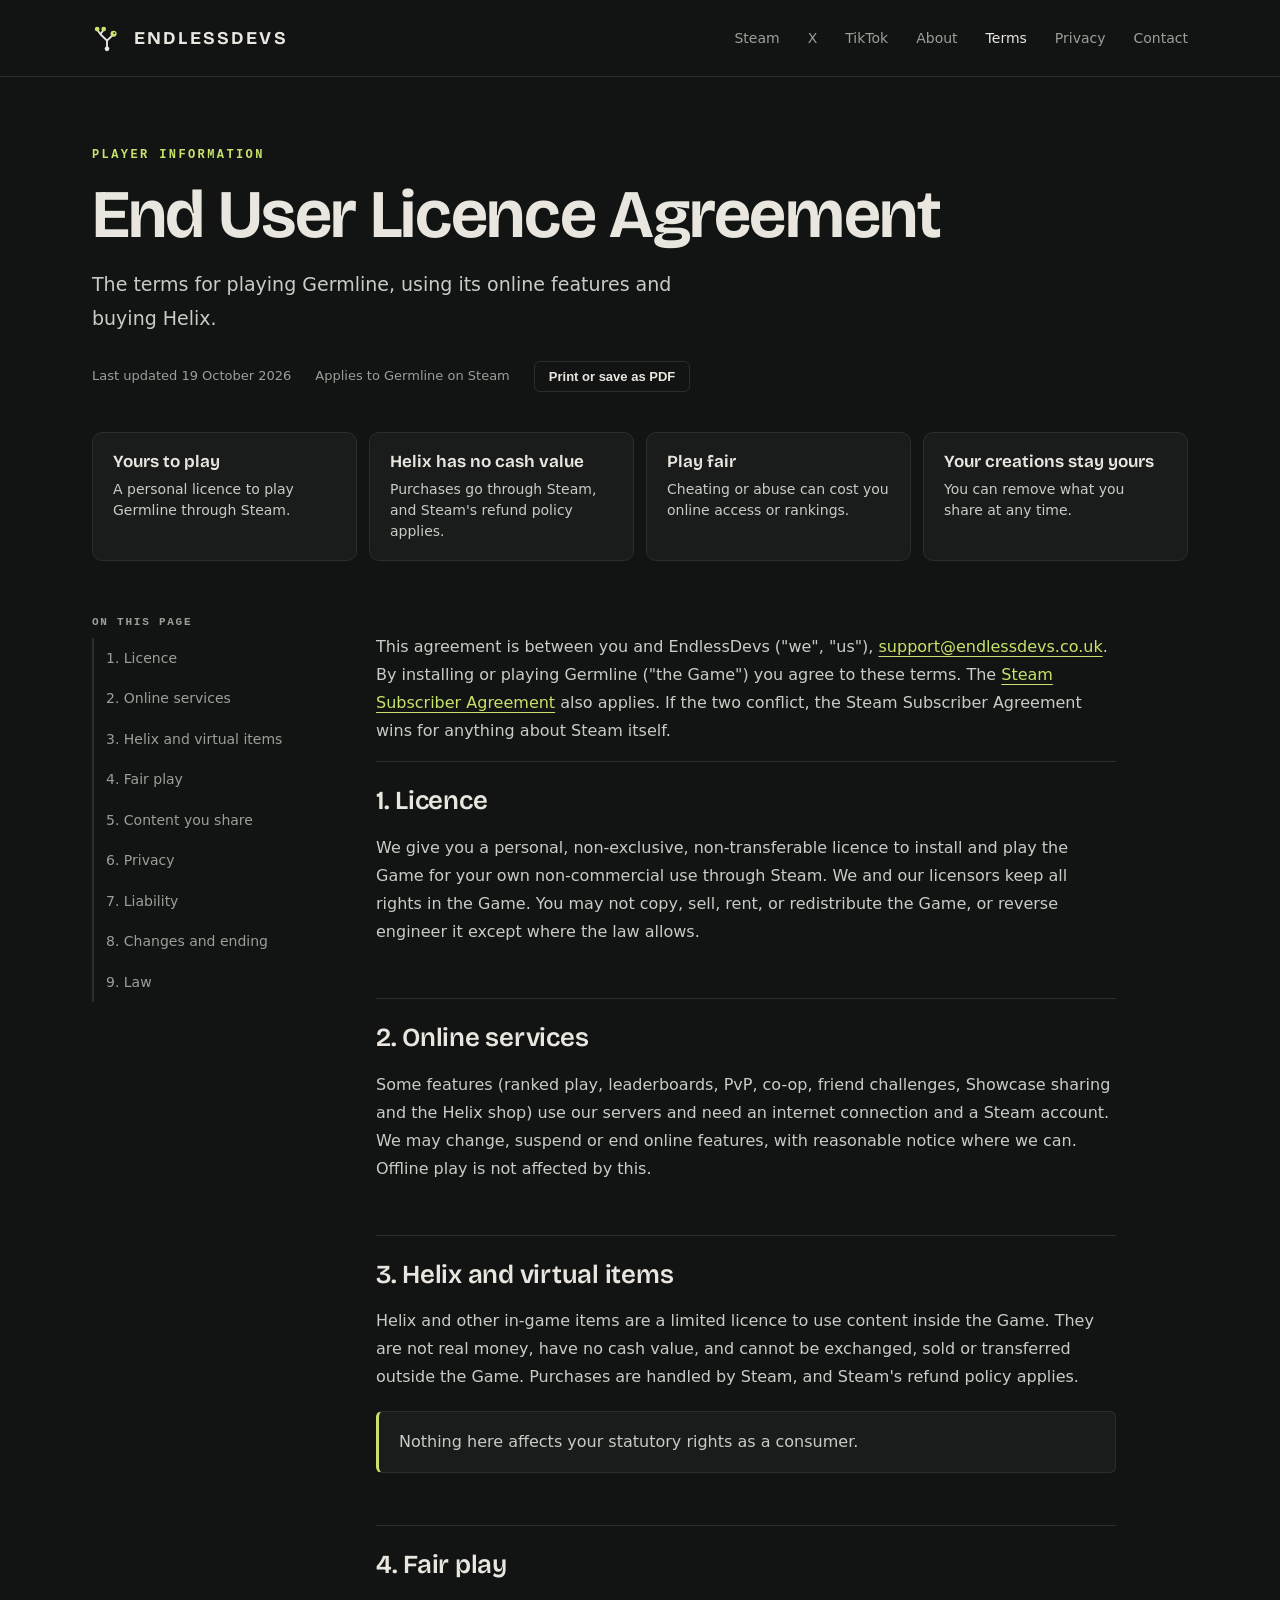
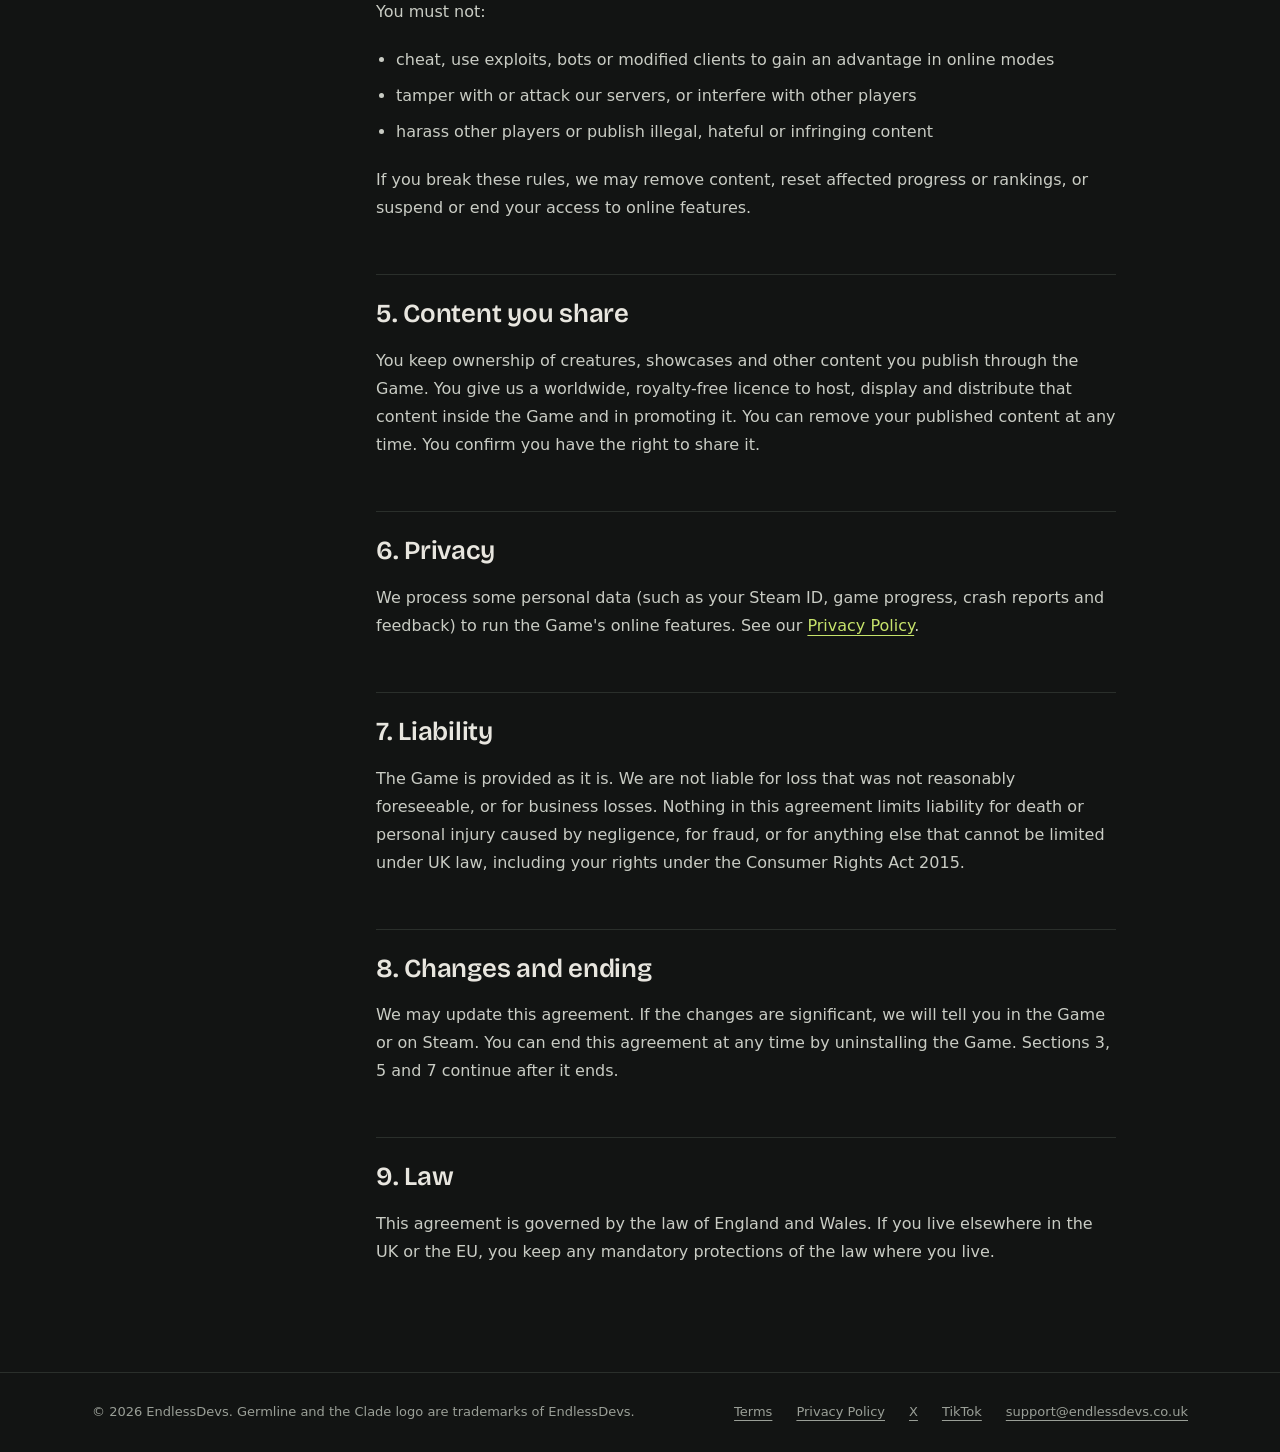
==== eula.html @ 448ecf80 "site: add TikTok links (@endless.devs)" ====
<!doctype html>
<html lang="en">
<head>
<meta charset="utf-8">
<meta name="viewport" content="width=device-width, initial-scale=1">
<title>End User Licence Agreement · Germline · EndlessDevs</title>
<meta name="description" content="The terms for playing Germline by EndlessDevs: licence, online services, Helix and virtual items, fair play, shared content and liability.">
<meta property="og:title" content="Germline End User Licence Agreement">
<meta property="og:image" content="https://endlessdevs.co.uk/assets/og.jpg">
<meta name="theme-color" content="#121413">
<link rel="canonical" href="https://endlessdevs.co.uk/eula">
<link rel="icon" href="/assets/mark.svg" type="image/svg+xml">
<link rel="preconnect" href="https://fonts.googleapis.com">
<link rel="preconnect" href="https://fonts.gstatic.com" crossorigin>
<link rel="stylesheet" href="https://fonts.googleapis.com/css2?family=Bricolage+Grotesque:opsz,wght@12..96,600;12..96,650;12..96,700;12..96,800&display=swap">
<link rel="stylesheet" href="/style.css?v=20261022e">
</head>
<body>
<a class="skip" href="#terms">Skip to terms</a>
<header class="site-header">
  <div class="wrap">
    <a class="brand" href="/"><img src="/assets/mark.svg" alt=""><span>ENDLESSDEVS</span></a>
    <nav class="nav" aria-label="Site">
      <a href="https://store.steampowered.com/app/5419730/Germline/">Steam</a>
      <a href="https://x.com/TheEndlessDevs">X</a>
      <a href="https://www.tiktok.com/@endless.devs">TikTok</a>
      <a href="/#about">About</a>
      <a href="/eula" aria-current="page">Terms</a>
      <a href="/privacy">Privacy</a>
      <a href="mailto:support@endlessdevs.co.uk">Contact</a>
    </nav>
  </div>
</header>

<main class="wrap">
  <div class="doc-hero">
    <p class="eyebrow">Player information</p>
    <h1>End User Licence Agreement</h1>
    <p class="intro">The terms for playing Germline, using its online features and buying Helix.</p>
    <div class="meta">
      <span>Last updated 19 October 2026</span>
      <span>Applies to Germline on Steam</span>
      <button class="btn" type="button" onclick="window.print()">Print or save as PDF</button>
    </div>
  </div>

  <ul class="glance" aria-label="Summary">
    <li><strong>Yours to play</strong>A personal licence to play Germline through Steam.</li>
    <li><strong>Helix has no cash value</strong>Purchases go through Steam, and Steam's refund policy applies.</li>
    <li><strong>Play fair</strong>Cheating or abuse can cost you online access or rankings.</li>
    <li><strong>Your creations stay yours</strong>You can remove what you share at any time.</li>
  </ul>

  <div class="layout">
    <nav class="toc" aria-label="Agreement sections">
      <p>ON THIS PAGE</p>
      <a href="#licence">1. Licence</a>
      <a href="#online">2. Online services</a>
      <a href="#helix">3. Helix and virtual items</a>
      <a href="#fair-play">4. Fair play</a>
      <a href="#content">5. Content you share</a>
      <a href="#privacy">6. Privacy</a>
      <a href="#liability">7. Liability</a>
      <a href="#changes">8. Changes and ending</a>
      <a href="#law">9. Law</a>
    </nav>

    <article id="terms">
      <p>This agreement is between you and EndlessDevs ("we", "us"), <a href="mailto:support@endlessdevs.co.uk">support@endlessdevs.co.uk</a>. By installing or playing Germline ("the Game") you agree to these terms. The <a href="https://store.steampowered.com/subscriber_agreement/">Steam Subscriber Agreement</a> also applies. If the two conflict, the Steam Subscriber Agreement wins for anything about Steam itself.</p>

      <h2 id="licence">1. Licence</h2>
      <p>We give you a personal, non-exclusive, non-transferable licence to install and play the Game for your own non-commercial use through Steam. We and our licensors keep all rights in the Game. You may not copy, sell, rent, or redistribute the Game, or reverse engineer it except where the law allows.</p>

      <h2 id="online">2. Online services</h2>
      <p>Some features (ranked play, leaderboards, PvP, co-op, friend challenges, Showcase sharing and the Helix shop) use our servers and need an internet connection and a Steam account. We may change, suspend or end online features, with reasonable notice where we can. Offline play is not affected by this.</p>

      <h2 id="helix">3. Helix and virtual items</h2>
      <p>Helix and other in-game items are a limited licence to use content inside the Game. They are not real money, have no cash value, and cannot be exchanged, sold or transferred outside the Game. Purchases are handled by Steam, and Steam's refund policy applies.</p>
      <div class="callout"><p>Nothing here affects your statutory rights as a consumer.</p></div>

      <h2 id="fair-play">4. Fair play</h2>
      <p>You must not:</p>
      <ul>
        <li>cheat, use exploits, bots or modified clients to gain an advantage in online modes</li>
        <li>tamper with or attack our servers, or interfere with other players</li>
        <li>harass other players or publish illegal, hateful or infringing content</li>
      </ul>
      <p>If you break these rules, we may remove content, reset affected progress or rankings, or suspend or end your access to online features.</p>

      <h2 id="content">5. Content you share</h2>
      <p>You keep ownership of creatures, showcases and other content you publish through the Game. You give us a worldwide, royalty-free licence to host, display and distribute that content inside the Game and in promoting it. You can remove your published content at any time. You confirm you have the right to share it.</p>

      <h2 id="privacy">6. Privacy</h2>
      <p>We process some personal data (such as your Steam ID, game progress, crash reports and feedback) to run the Game's online features. See our <a href="/privacy">Privacy Policy</a>.</p>

      <h2 id="liability">7. Liability</h2>
      <p>The Game is provided as it is. We are not liable for loss that was not reasonably foreseeable, or for business losses. Nothing in this agreement limits liability for death or personal injury caused by negligence, for fraud, or for anything else that cannot be limited under UK law, including your rights under the Consumer Rights Act 2015.</p>

      <h2 id="changes">8. Changes and ending</h2>
      <p>We may update this agreement. If the changes are significant, we will tell you in the Game or on Steam. You can end this agreement at any time by uninstalling the Game. Sections 3, 5 and 7 continue after it ends.</p>

      <h2 id="law">9. Law</h2>
      <p>This agreement is governed by the law of England and Wales. If you live elsewhere in the UK or the EU, you keep any mandatory protections of the law where you live.</p>
    </article>
  </div>
</main>

<footer class="site-footer">
  <div class="wrap">
    <span>© 2026 EndlessDevs. Germline and the Clade logo are trademarks of EndlessDevs.</span>
    <nav aria-label="Legal">
      <a href="/eula">Terms</a>
      <a href="/privacy">Privacy Policy</a>
      <a href="https://x.com/TheEndlessDevs">X</a>
      <a href="https://www.tiktok.com/@endless.devs">TikTok</a>
      <a href="mailto:support@endlessdevs.co.uk">support@endlessdevs.co.uk</a>
    </nav>
  </div>
</footer>
</body>
</html>
---- style.css ----
:root{color-scheme:dark;--bg:#121413;--panel:#191c1a;--ink:#e8e6df;--body:#c9ccc4;--muted:#9a9f97;--line:#2a2f2b;--accent:#c6e36b;--display:"Bricolage Grotesque",system-ui,sans-serif}
*{box-sizing:border-box}
html{scroll-behavior:smooth;scroll-padding-top:24px}
body{margin:0;background:var(--bg);color:var(--ink);font:16px/1.75 system-ui,-apple-system,"Segoe UI",sans-serif;-webkit-font-smoothing:antialiased}
a{color:var(--accent);text-underline-offset:4px}
a:hover{color:#fff}
a:focus-visible,button:focus-visible{outline:3px solid var(--accent);outline-offset:4px;border-radius:2px}
.skip{position:absolute;left:16px;top:-100px;background:var(--accent);color:var(--bg);padding:8px 14px;z-index:10}
.skip:focus{top:12px}
.wrap{max-width:1160px;margin:0 auto;padding:0 32px}

/* Site header and footer */
.site-header{border-bottom:1px solid var(--line)}
.site-header .wrap{display:flex;justify-content:space-between;align-items:center;min-height:76px;gap:24px}
.brand{display:flex;align-items:center;gap:12px;color:var(--ink);text-decoration:none;font:700 18px/1 var(--display);letter-spacing:.12em}
.brand img{width:30px;height:30px}
.brand small{display:block;font:600 10px/1.4 system-ui,sans-serif;letter-spacing:.2em;color:var(--muted);margin-top:4px}
.nav{display:flex;gap:28px;font-size:14px}
.nav a{color:var(--muted);text-decoration:none}
.nav a:hover,.nav a[aria-current]{color:var(--ink)}
.site-footer{border-top:1px solid var(--line);color:var(--muted);font-size:13px}
.site-footer .wrap{display:flex;flex-wrap:wrap;justify-content:space-between;gap:12px 28px;padding-top:28px;padding-bottom:28px}
.site-footer nav{display:flex;flex-wrap:wrap;gap:12px 24px}
.site-footer a{color:var(--muted)}
.site-footer a:hover{color:var(--ink)}

/* Shared type */
.eyebrow{color:var(--accent);text-transform:uppercase;letter-spacing:.2em;font:600 12px/1 ui-monospace,monospace;margin:0}
h1,h2,h3{font-family:var(--display);color:var(--ink)}
.btn{display:inline-flex;align-items:center;gap:8px;padding:12px 22px;border-radius:6px;font-weight:600;text-decoration:none;border:1px solid var(--line);color:var(--ink);background:transparent;cursor:pointer;font-size:15px}
.btn:hover{border-color:var(--ink);color:var(--ink)}
.btn-primary{background:var(--accent);border-color:var(--accent);color:var(--bg)}
.btn-primary:hover{background:#d8f08a;border-color:#d8f08a;color:var(--bg)}

/* Home */
.hero{position:relative;overflow:hidden;border-bottom:1px solid var(--line)}
.hero::before{content:"";position:absolute;inset:0;background:url(assets/bg.jpg) center/cover no-repeat;opacity:.9}
.hero::after{content:"";position:absolute;inset:0;background:linear-gradient(90deg,var(--bg) 20%,rgba(18,20,19,.55) 65%,rgba(18,20,19,.2))}
.hero .wrap{position:relative;z-index:1;padding-top:120px;padding-bottom:120px}
.logo{display:flex;align-items:center;gap:22px;margin:22px 0 26px}
.logo img{width:clamp(64px,9vw,104px);height:auto}
.logo span{font:800 clamp(52px,9vw,112px)/.9 var(--display);letter-spacing:.01em}
.lede{max-width:560px;font-size:20px;line-height:1.6;color:var(--body);margin:0 0 34px}
.actions{display:flex;flex-wrap:wrap;gap:12px;align-items:center}
.status{font-size:13px;color:var(--muted);margin-left:6px}
.features{display:grid;grid-template-columns:repeat(3,1fr);gap:1px;background:var(--line);border:1px solid var(--line);border-radius:10px;overflow:hidden;margin:80px 0}
.features div{background:var(--bg);padding:30px 28px}
.features h2{font-size:20px;line-height:1.3;margin:14px 0 8px;font-weight:650}
.features p{margin:0;color:var(--body);font-size:15px}
.features .eyebrow{color:var(--accent);font-size:12px}
.gallery{display:grid;grid-template-columns:repeat(3,1fr);gap:12px;margin:0 0 56px}
.gallery a{display:block;border:1px solid var(--line);border-radius:8px;overflow:hidden}
.gallery a:hover{border-color:var(--accent)}
.gallery img{display:block;width:100%;height:auto}
.wishlist{display:grid;grid-template-columns:1.15fr 1fr;background:var(--panel);border:1px solid var(--line);border-radius:12px;overflow:hidden;margin:0 0 80px}
.wl-art{display:block;background:var(--bg)}
.wl-art img{display:block;width:100%;height:100%;object-fit:cover}
.wl-body{padding:36px 36px 32px}
.wl-body h2{font-size:clamp(28px,3.4vw,38px);line-height:1.1;font-weight:700;margin:14px 0 12px}
.wl-body p{color:var(--body);margin:0}
.wl-meta{display:flex;flex-wrap:wrap;gap:10px 28px;list-style:none;padding:0;margin:22px 0 26px;font-size:15px;color:var(--ink)}
.wl-meta strong{display:block;font:600 11px/1.6 ui-monospace,monospace;letter-spacing:.16em;text-transform:uppercase;color:var(--muted)}
.studio{max-width:640px;padding:0 0 72px}
.studio .eyebrow{color:var(--accent);margin-bottom:16px}
.studio p{color:var(--body);margin:0 0 14px}

.docs{padding:0 0 90px}
.doc-links{display:grid;grid-template-columns:1fr 1fr;gap:12px;margin-top:18px}
.doc-links a{display:block;background:var(--panel);border:1px solid var(--line);border-radius:10px;padding:22px 24px;text-decoration:none;color:var(--body)}
.doc-links a:hover{border-color:var(--accent)}
.doc-links strong{display:block;color:var(--ink);font:650 19px/1.3 var(--display);margin-bottom:6px}
.doc-links span{font-size:15px}

/* Policy */
.doc-hero{padding:72px 0 40px}
.doc-hero h1{font-size:clamp(40px,6vw,68px);line-height:1.05;font-weight:650;letter-spacing:-.02em;margin:18px 0}
.doc-hero .intro{max-width:620px;font-size:19px;color:var(--body);margin:0}
.meta{display:flex;flex-wrap:wrap;align-items:center;gap:12px 24px;margin-top:26px;font-size:13px;color:var(--muted)}
.meta .btn{padding:7px 14px;font-size:13px}
.glance{display:grid;grid-template-columns:repeat(4,1fr);gap:12px;margin:0 0 56px;padding:0;list-style:none}
.glance li{background:var(--panel);border:1px solid var(--line);border-radius:10px;padding:18px 20px;font-size:14px;color:var(--body);line-height:1.5}
.glance strong{display:block;color:var(--ink);font:650 17px/1.3 var(--display);margin-bottom:6px}
.layout{display:grid;grid-template-columns:220px minmax(0,1fr);gap:64px;padding-bottom:90px}
.toc{position:sticky;top:24px;align-self:start}
.toc p{font:600 11px/1 ui-monospace,monospace;letter-spacing:.16em;color:var(--muted);margin:0 0 10px}
.toc a{display:block;color:var(--muted);text-decoration:none;font-size:14px;padding:8px 0 8px 12px;border-left:2px solid var(--line)}
.toc a:hover{color:var(--ink);border-left-color:var(--accent)}
article{max-width:740px}
article h2{font-size:26px;line-height:1.3;font-weight:600;letter-spacing:-.01em;margin:52px 0 16px;padding-top:22px;border-top:1px solid var(--line)}
article h2:first-of-type{margin-top:8px}
article p,article li{color:var(--body)}
article strong{color:var(--ink);font-weight:600}
article ul{padding-left:20px}
article li{padding:4px 0}
table{width:100%;border-collapse:collapse;font-size:15px;margin:8px 0 16px}
th,td{text-align:left;padding:12px 14px;border-bottom:1px solid var(--line);vertical-align:top;color:var(--body)}
th{color:var(--ink);font-weight:600;background:var(--panel)}
.callout{background:var(--panel);border:1px solid var(--line);border-left:3px solid var(--accent);border-radius:6px;padding:16px 20px;margin:20px 0}
.callout p{margin:0}

@media(max-width:900px){
  .features{grid-template-columns:1fr}
  .gallery{grid-template-columns:1fr 1fr}
  .wishlist{grid-template-columns:1fr}
  .doc-links{grid-template-columns:1fr}
  .glance{grid-template-columns:1fr 1fr}
  .layout{grid-template-columns:1fr;gap:28px}
  .toc{position:static;border-bottom:1px solid var(--line);padding-bottom:18px}
  .toc a{display:inline-block;border:0;padding:4px 16px 4px 0}
}
@media(max-width:600px){
  .wrap{padding:0 16px}
  .nav{gap:14px;font-size:13px}
  .brand{font-size:15px;letter-spacing:.08em;gap:10px}
  .brand img{width:26px;height:26px}
  .brand small{display:none}
  .hero .wrap{padding-top:72px;padding-bottom:72px}
  .hero::after{background:rgba(18,20,19,.78)}
  .glance{grid-template-columns:1fr}
  .gallery{grid-template-columns:1fr}
  .wl-body{padding:26px 20px 24px}
  th,td{padding:10px 8px;font-size:14px}
}
@media(max-width:600px){.nav a[href="/#about"],.nav a[href*="tiktok"]{display:none}}
@media(max-width:600px){.logo{gap:14px}.logo img{width:13vw}.logo span{font-size:12vw}}
@media(max-width:380px){.nav a[href^="mailto"]{display:none}}
@media(prefers-reduced-motion:reduce){html{scroll-behavior:auto}}
@media print{
  :root{color-scheme:light}
  body{background:#fff;color:#000;font-size:11pt}
  .site-header,.site-footer,.toc,.meta .btn,.skip{display:none}
  .layout{display:block}
  .glance li,th,.callout{background:none}
  h1,h2,h3,p,li,td,th,strong,.glance strong,.meta,.intro,.eyebrow{color:#000}
  a{color:#000}
  h2{break-after:avoid}
}
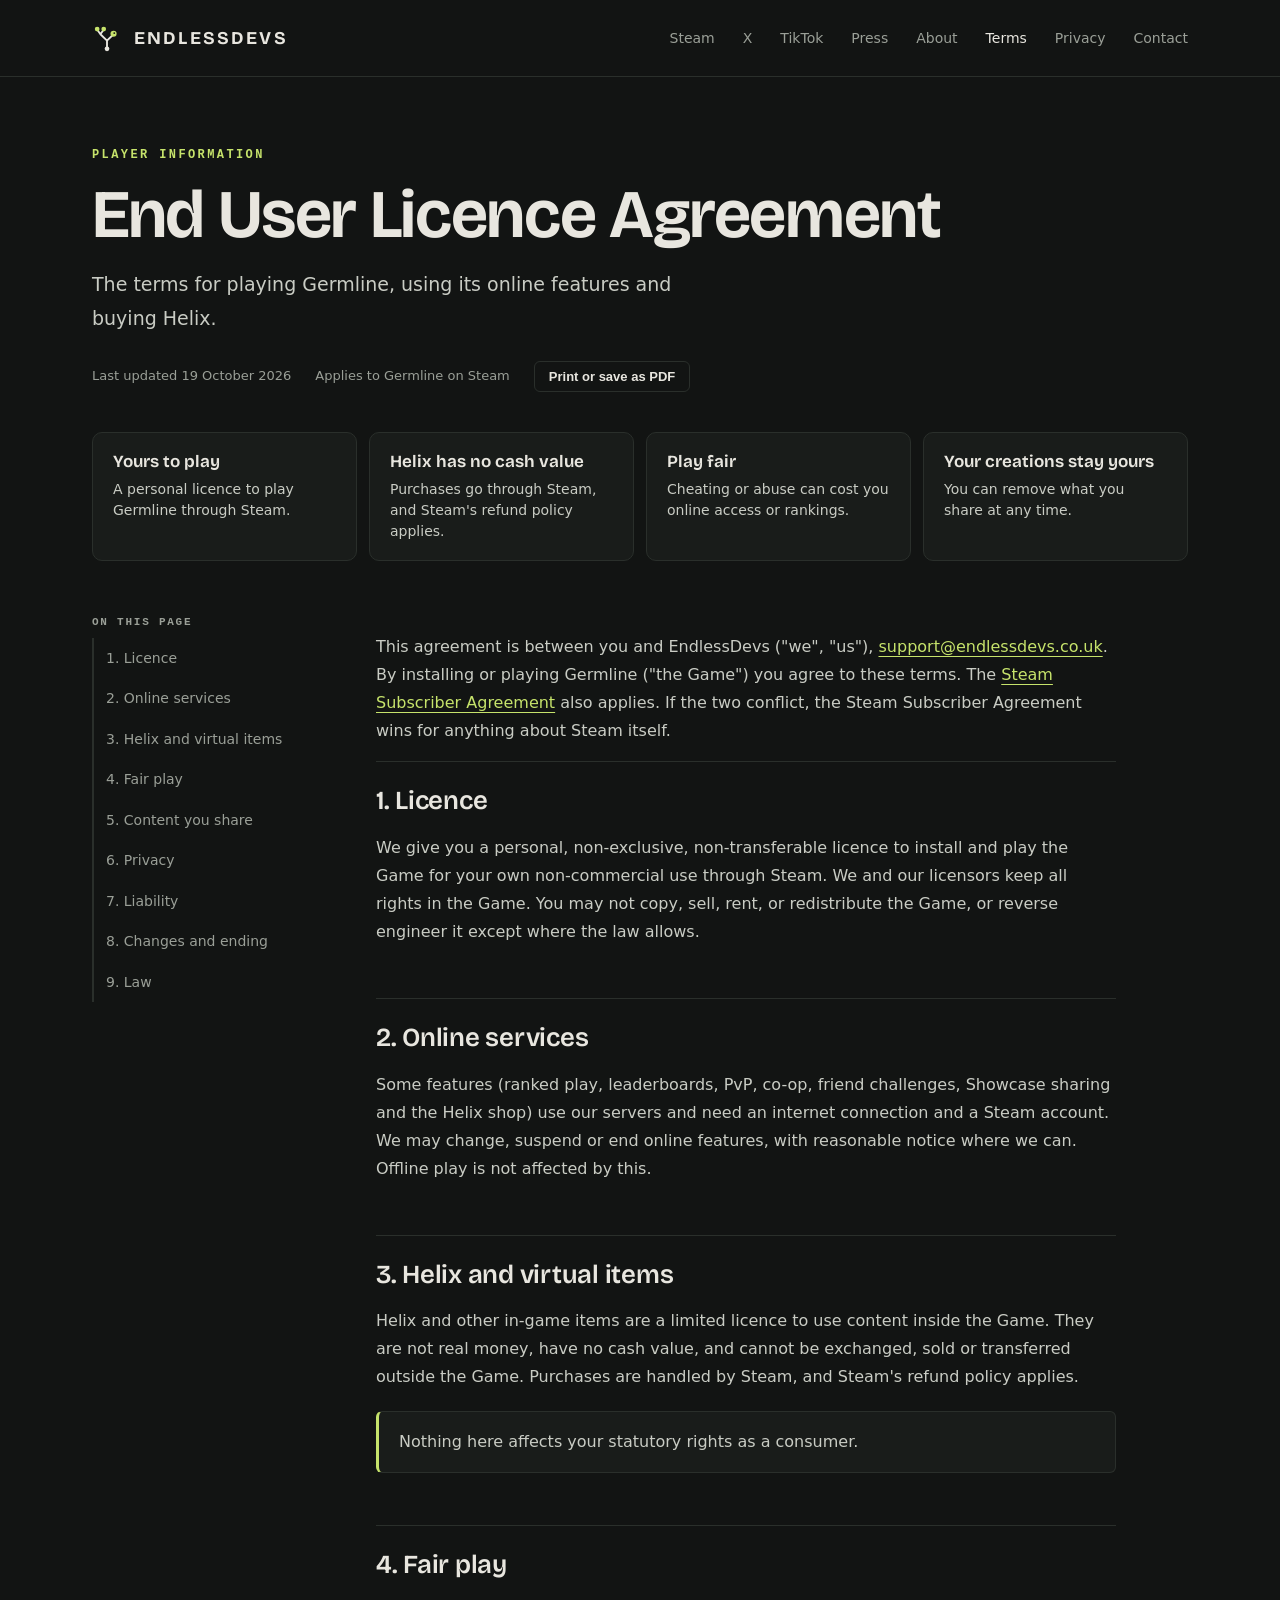
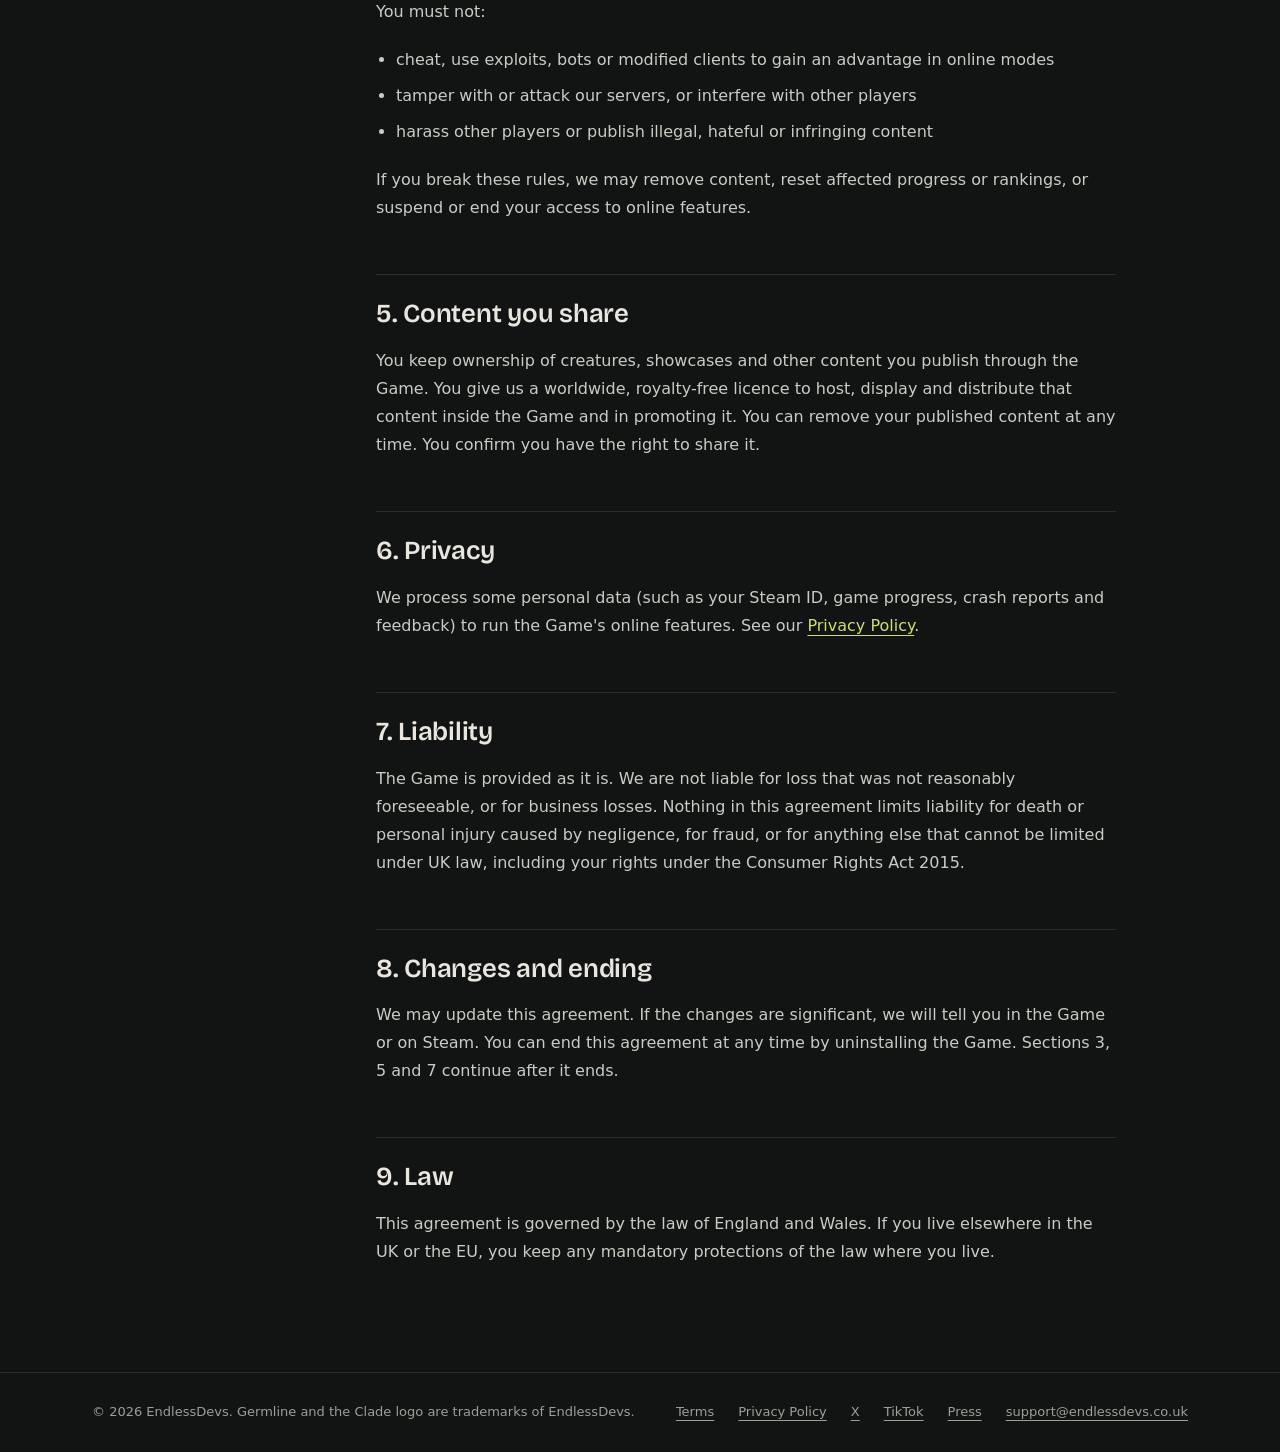
==== commit 348ab43d: "site: embed trailer and Steam widget; add /press kit (logos, capsules, screenshots, trailer, vertica" ====
--- a/eula.html
+++ b/eula.html
@@ -13,7 +13,7 @@
 <link rel="preconnect" href="https://fonts.googleapis.com">
 <link rel="preconnect" href="https://fonts.gstatic.com" crossorigin>
 <link rel="stylesheet" href="https://fonts.googleapis.com/css2?family=Bricolage+Grotesque:opsz,wght@12..96,600;12..96,650;12..96,700;12..96,800&display=swap">
-<link rel="stylesheet" href="/style.css?v=20261022e">
+<link rel="stylesheet" href="/style.css?v=20261022f">
 </head>
 <body>
 <a class="skip" href="#terms">Skip to terms</a>
@@ -24,6 +24,7 @@
       <a href="https://store.steampowered.com/app/5419730/Germline/">Steam</a>
       <a href="https://x.com/TheEndlessDevs">X</a>
       <a href="https://www.tiktok.com/@endless.devs">TikTok</a>
+      <a href="/press">Press</a>
       <a href="/#about">About</a>
       <a href="/eula" aria-current="page">Terms</a>
       <a href="/privacy">Privacy</a>
@@ -113,6 +114,7 @@
       <a href="/privacy">Privacy Policy</a>
       <a href="https://x.com/TheEndlessDevs">X</a>
       <a href="https://www.tiktok.com/@endless.devs">TikTok</a>
+      <a href="/press">Press</a>
       <a href="mailto:support@endlessdevs.co.uk">support@endlessdevs.co.uk</a>
     </nav>
   </div>
--- a/style.css
+++ b/style.css
@@ -135,3 +135,18 @@
   a{color:#000}
   h2{break-after:avoid}
 }
+
+/* Trailer, Steam widget, press kit */
+.trailer{margin:56px 0 0}
+.trailer video{display:block;width:100%;height:auto;background:#000;border:1px solid var(--line);border-radius:10px}
+.steam-widget{display:block;width:100%;max-width:646px;height:190px;border:0;margin:-48px auto 80px}
+.press-block{padding:0 0 56px}
+.press-block h2{font-size:26px;line-height:1.3;font-weight:650;margin:0 0 16px;padding-top:22px;border-top:1px solid var(--line)}
+.press-block p,.press-block li{color:var(--body);max-width:740px}
+.press-block .gallery{margin:0}
+.press-block .gallery img{aspect-ratio:16/9;object-fit:contain;background:var(--bg)}
+.press-block figcaption{font-size:13px;color:var(--muted);padding:8px 2px 0}
+.clips{display:grid;grid-template-columns:repeat(auto-fill,minmax(170px,1fr));gap:12px}
+.clips figure,.press-block figure{margin:0}
+.clips video{display:block;width:100%;height:auto;background:#000;border:1px solid var(--line);border-radius:8px}
+@media(max-width:600px){.nav a[href="/press"]{display:none}}
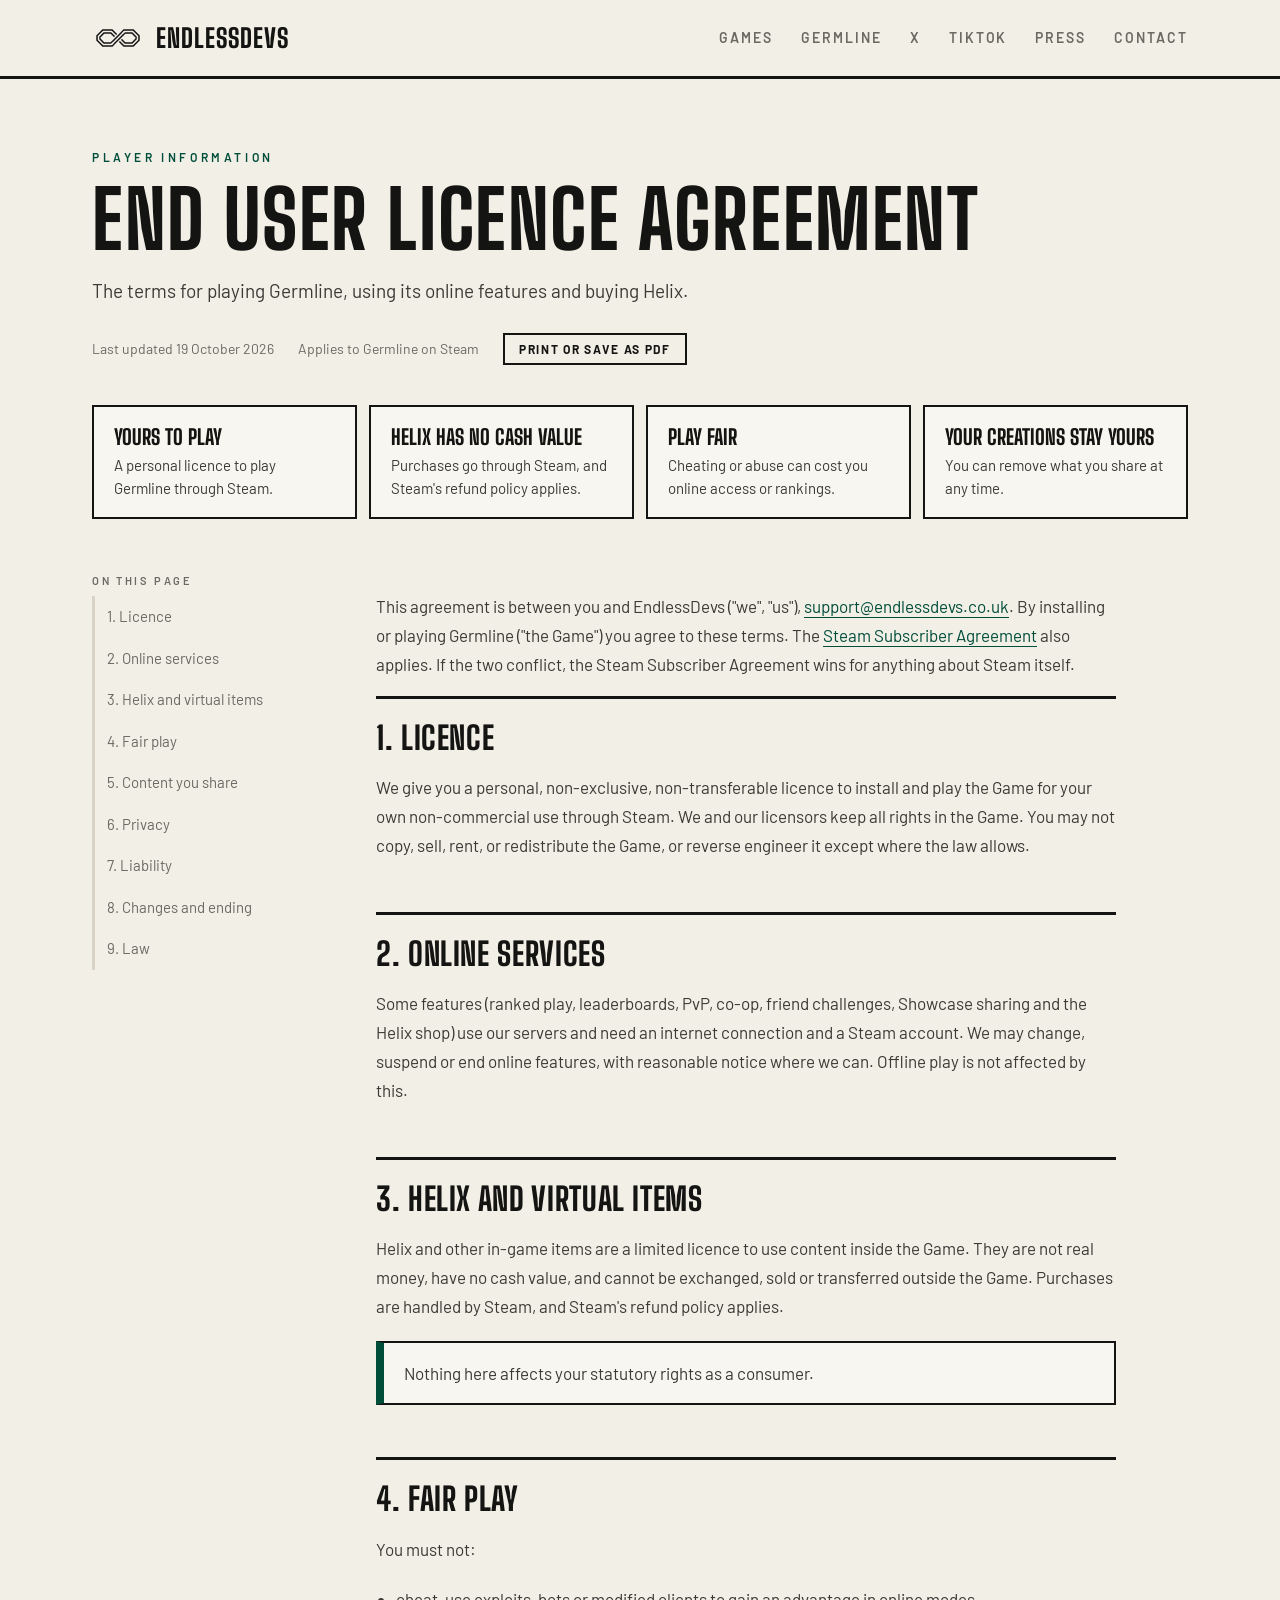
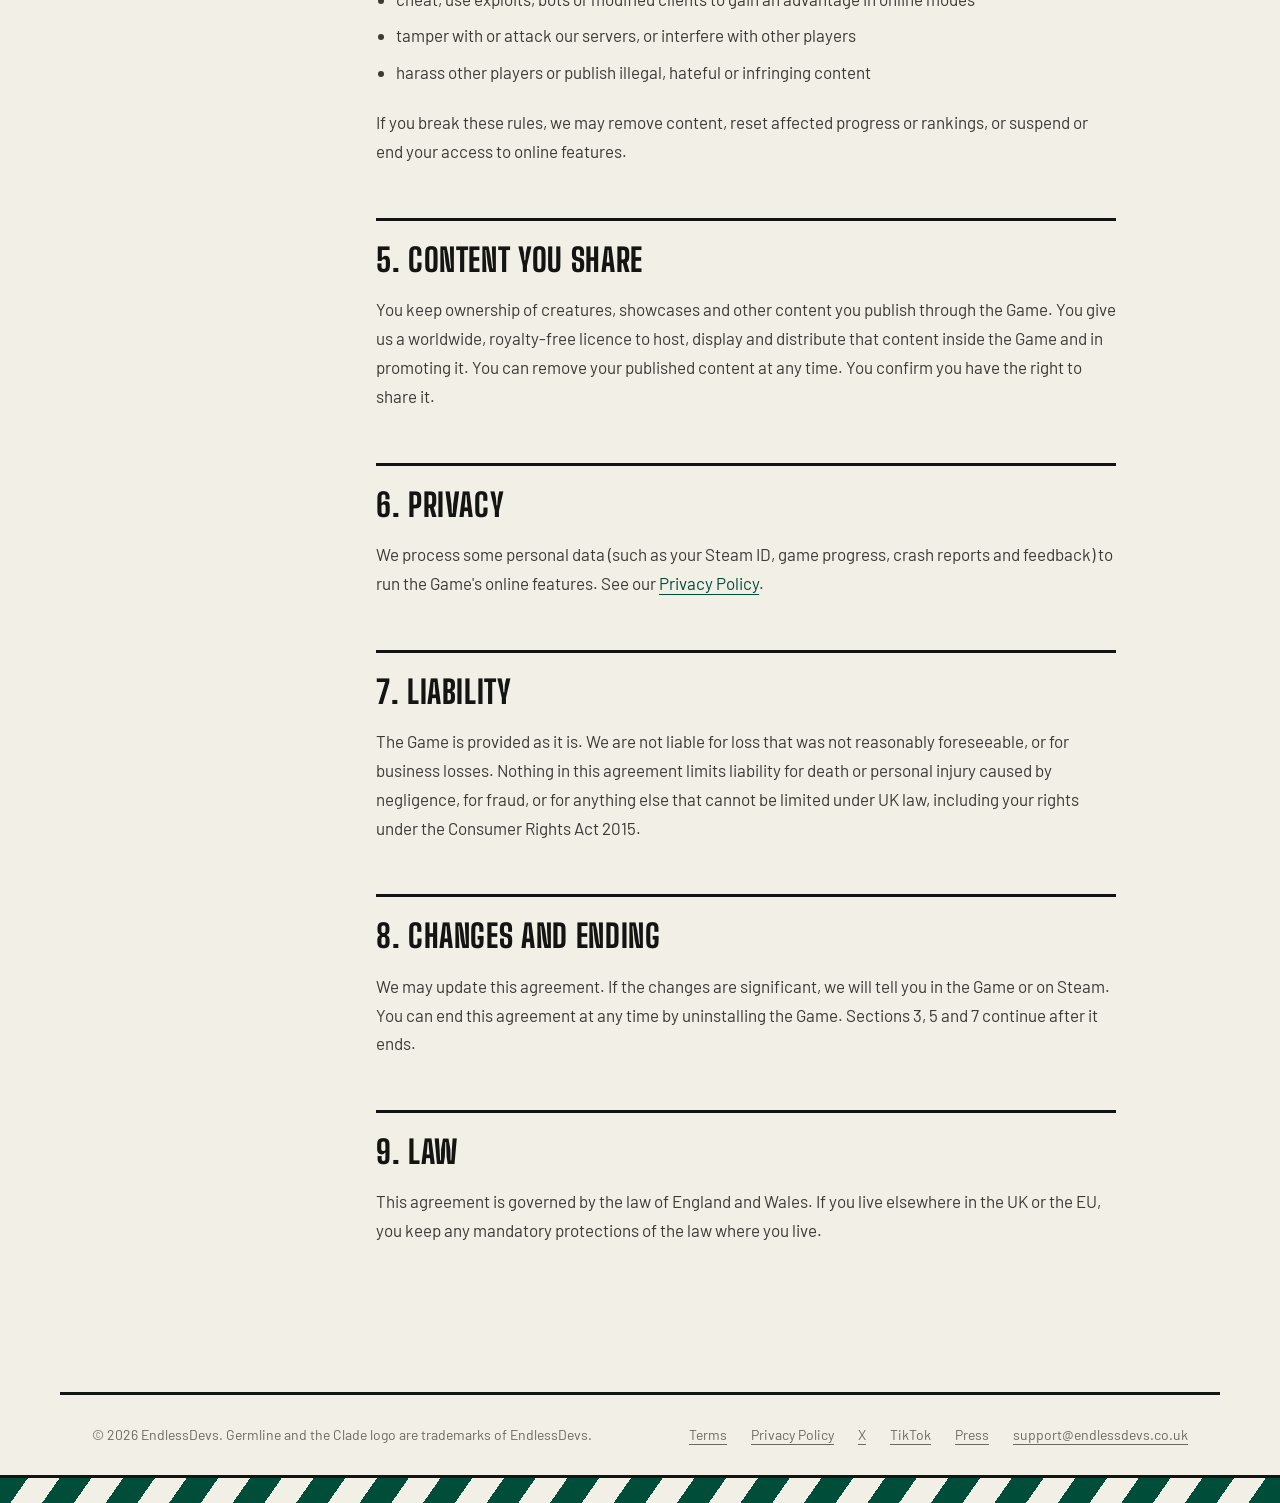
==== commit b8567cbb: "site: EndlessDevs studio theme; studio home, Germline moves to /germline, X and TikTok kit" ====
--- a/eula.html
+++ b/eula.html
@@ -7,27 +7,25 @@
 <meta name="description" content="The terms for playing Germline by EndlessDevs: licence, online services, Helix and virtual items, fair play, shared content and liability.">
 <meta property="og:title" content="Germline End User Licence Agreement">
 <meta property="og:image" content="https://endlessdevs.co.uk/assets/og.jpg">
-<meta name="theme-color" content="#121413">
+<meta name="theme-color" content="#f2efe7">
 <link rel="canonical" href="https://endlessdevs.co.uk/eula">
-<link rel="icon" href="/assets/mark.svg" type="image/svg+xml">
+<link rel="icon" href="/assets/brand/mark.svg" type="image/svg+xml">
 <link rel="preconnect" href="https://fonts.googleapis.com">
 <link rel="preconnect" href="https://fonts.gstatic.com" crossorigin>
-<link rel="stylesheet" href="https://fonts.googleapis.com/css2?family=Bricolage+Grotesque:opsz,wght@12..96,600;12..96,650;12..96,700;12..96,800&display=swap">
-<link rel="stylesheet" href="/style.css?v=20261022f">
+<link rel="stylesheet" href="https://fonts.googleapis.com/css2?family=Barlow:wght@300;400;600;700&family=Big+Shoulders+Display:wght@800;900&display=swap">
+<link rel="stylesheet" href="/style.css?v=20261104a">
 </head>
 <body>
 <a class="skip" href="#terms">Skip to terms</a>
 <header class="site-header">
   <div class="wrap">
-    <a class="brand" href="/"><img src="/assets/mark.svg" alt=""><span>ENDLESSDEVS</span></a>
+    <a class="brand" href="/"><img src="/assets/brand/mark.svg" alt=""><span>ENDLESSDEVS</span></a>
     <nav class="nav" aria-label="Site">
-      <a href="https://store.steampowered.com/app/5419730/Germline/">Steam</a>
+      <a href="/#games">Games</a>
+      <a href="/germline">Germline</a>
       <a href="https://x.com/TheEndlessDevs">X</a>
       <a href="https://www.tiktok.com/@endless.devs">TikTok</a>
       <a href="/press">Press</a>
-      <a href="/#about">About</a>
-      <a href="/eula" aria-current="page">Terms</a>
-      <a href="/privacy">Privacy</a>
       <a href="mailto:support@endlessdevs.co.uk">Contact</a>
     </nav>
   </div>
@@ -119,5 +117,6 @@
     </nav>
   </div>
 </footer>
+<div class="stripe" aria-hidden="true"></div>
 </body>
 </html>
--- a/style.css
+++ b/style.css
@@ -1,92 +1,115 @@
-:root{color-scheme:dark;--bg:#121413;--panel:#191c1a;--ink:#e8e6df;--body:#c9ccc4;--muted:#9a9f97;--line:#2a2f2b;--accent:#c6e36b;--display:"Bricolage Grotesque",system-ui,sans-serif}
+:root{color-scheme:light;--bg:#f2efe7;--panel:#f8f6f0;--ink:#141412;--body:#3b3a35;--muted:#6b6a62;--line:#d8d3c6;--rule:#141412;--accent:#004d3a;--display:"Big Shoulders Display",Impact,sans-serif;--text:"Barlow",system-ui,-apple-system,"Segoe UI",sans-serif;--stripe:repeating-linear-gradient(-55deg,var(--accent) 0 26px,var(--bg) 26px 52px)}
 *{box-sizing:border-box}
 html{scroll-behavior:smooth;scroll-padding-top:24px}
-body{margin:0;background:var(--bg);color:var(--ink);font:16px/1.75 system-ui,-apple-system,"Segoe UI",sans-serif;-webkit-font-smoothing:antialiased}
+body{margin:0;background:var(--bg);color:var(--ink);font:17px/1.7 var(--text);-webkit-font-smoothing:antialiased}
 a{color:var(--accent);text-underline-offset:4px}
-a:hover{color:#fff}
+a:hover{color:var(--ink)}
 a:focus-visible,button:focus-visible{outline:3px solid var(--accent);outline-offset:4px;border-radius:2px}
-.skip{position:absolute;left:16px;top:-100px;background:var(--accent);color:var(--bg);padding:8px 14px;z-index:10}
+.skip{position:absolute;left:16px;top:-100px;background:var(--ink);color:var(--bg);padding:8px 14px;z-index:10}
 .skip:focus{top:12px}
 .wrap{max-width:1160px;margin:0 auto;padding:0 32px}
+.stripe{height:28px;background:var(--stripe);border-top:3px solid var(--rule)}
 
 /* Site header and footer */
-.site-header{border-bottom:1px solid var(--line)}
+.site-header{border-bottom:3px solid var(--rule)}
 .site-header .wrap{display:flex;justify-content:space-between;align-items:center;min-height:76px;gap:24px}
-.brand{display:flex;align-items:center;gap:12px;color:var(--ink);text-decoration:none;font:700 18px/1 var(--display);letter-spacing:.12em}
-.brand img{width:30px;height:30px}
-.brand small{display:block;font:600 10px/1.4 system-ui,sans-serif;letter-spacing:.2em;color:var(--muted);margin-top:4px}
-.nav{display:flex;gap:28px;font-size:14px}
+.brand{display:flex;align-items:center;gap:12px;color:var(--ink);text-decoration:none;font:800 26px/1 var(--display);letter-spacing:.04em}
+.brand img{width:52px;height:26px}
+.nav{display:flex;gap:28px;font:600 14px/1 var(--text);letter-spacing:.14em;text-transform:uppercase}
 .nav a{color:var(--muted);text-decoration:none}
 .nav a:hover,.nav a[aria-current]{color:var(--ink)}
-.site-footer{border-top:1px solid var(--line);color:var(--muted);font-size:13px}
-.site-footer .wrap{display:flex;flex-wrap:wrap;justify-content:space-between;gap:12px 28px;padding-top:28px;padding-bottom:28px}
+.site-footer{color:var(--muted);font-size:14px;margin-top:40px}
+.site-footer .wrap{display:flex;flex-wrap:wrap;justify-content:space-between;gap:12px 28px;padding-top:28px;padding-bottom:28px;border-top:3px solid var(--rule)}
 .site-footer nav{display:flex;flex-wrap:wrap;gap:12px 24px}
 .site-footer a{color:var(--muted)}
 .site-footer a:hover{color:var(--ink)}
 
 /* Shared type */
-.eyebrow{color:var(--accent);text-transform:uppercase;letter-spacing:.2em;font:600 12px/1 ui-monospace,monospace;margin:0}
-h1,h2,h3{font-family:var(--display);color:var(--ink)}
-.btn{display:inline-flex;align-items:center;gap:8px;padding:12px 22px;border-radius:6px;font-weight:600;text-decoration:none;border:1px solid var(--line);color:var(--ink);background:transparent;cursor:pointer;font-size:15px}
-.btn:hover{border-color:var(--ink);color:var(--ink)}
+.eyebrow{color:var(--accent);text-transform:uppercase;letter-spacing:.3em;font:600 12px/1 var(--text);margin:0}
+h1,h2,h3{font-family:var(--display);color:var(--ink);text-transform:uppercase;letter-spacing:.02em}
+.btn{display:inline-flex;align-items:center;gap:8px;padding:13px 24px;font:700 14px/1 var(--text);letter-spacing:.14em;text-transform:uppercase;text-decoration:none;border:2px solid var(--rule);color:var(--ink);background:transparent;cursor:pointer}
+.btn:hover{background:var(--ink);color:var(--bg)}
 .btn-primary{background:var(--accent);border-color:var(--accent);color:var(--bg)}
-.btn-primary:hover{background:#d8f08a;border-color:#d8f08a;color:var(--bg)}
+.btn-primary:hover{background:var(--ink);border-color:var(--ink);color:var(--bg)}
 
-/* Home */
-.hero{position:relative;overflow:hidden;border-bottom:1px solid var(--line)}
+/* Studio home */
+.corridor{border-bottom:3px solid var(--rule)}
+.corridor svg{display:block;width:100%;height:clamp(380px,56vw,640px)}
+.corridor .wm{font:900 132px/1 var(--display);fill:var(--ink);letter-spacing:4px}
+.corridor .sub{font:400 30px/1 var(--text);fill:var(--ink);letter-spacing:22px}
+.intro-band{display:grid;grid-template-columns:1fr 1.3fr;gap:48px;align-items:start;padding:72px 0 24px}
+.intro-band h1{font-size:clamp(40px,6vw,72px);line-height:.95;font-weight:800;margin:14px 0 0}
+.intro-band p{font-size:19px;color:var(--body);margin:34px 0 0}
+.games{padding:48px 0 80px}
+.games>h2{font-size:34px;font-weight:800;margin:14px 0 24px}
+.game-grid{display:grid;grid-template-columns:repeat(2,1fr);gap:24px}
+.game{display:block;border:3px solid var(--rule);background:var(--panel);color:var(--ink);text-decoration:none}
+.game img{display:block;width:100%;height:auto;border-bottom:3px solid var(--rule)}
+.game div{padding:20px 24px 24px}
+.game h3{font-size:30px;font-weight:800;margin:10px 0 6px}
+.game p{margin:0;color:var(--body)}
+a.game:hover{background:var(--ink)}
+a.game:hover h3,a.game:hover p,a.game:hover .eyebrow{color:var(--bg)}
+.game.next{display:flex;align-items:center;justify-content:center;min-height:320px;background:repeating-linear-gradient(-55deg,transparent 0 26px,rgba(0,77,58,.08) 26px 52px)}
+.game.next div{text-align:center}
+
+/* Game page: the game's own dark art band inside the studio frame */
+.hero{position:relative;overflow:hidden;border-bottom:3px solid var(--rule);background:#121413;--ink:#f2efe7;--body:#d6d3ca;--accent:#c6e36b;color:var(--ink)}
 .hero::before{content:"";position:absolute;inset:0;background:url(assets/bg.jpg) center/cover no-repeat;opacity:.9}
-.hero::after{content:"";position:absolute;inset:0;background:linear-gradient(90deg,var(--bg) 20%,rgba(18,20,19,.55) 65%,rgba(18,20,19,.2))}
+.hero::after{content:"";position:absolute;inset:0;background:linear-gradient(90deg,#121413 20%,rgba(18,20,19,.55) 65%,rgba(18,20,19,.2))}
 .hero .wrap{position:relative;z-index:1;padding-top:120px;padding-bottom:120px}
+.hero .btn{border-color:var(--ink);color:var(--ink)}
+.hero .btn:hover{background:var(--ink);color:#121413}
+.hero .btn-primary{background:var(--accent);border-color:var(--accent);color:#121413}
 .logo{display:flex;align-items:center;gap:22px;margin:22px 0 26px}
 .logo img{width:clamp(64px,9vw,104px);height:auto}
-.logo span{font:800 clamp(52px,9vw,112px)/.9 var(--display);letter-spacing:.01em}
+.logo span{font:800 clamp(52px,9vw,112px)/.9 "Bricolage Grotesque",var(--display);letter-spacing:.01em;text-transform:none}
 .lede{max-width:560px;font-size:20px;line-height:1.6;color:var(--body);margin:0 0 34px}
 .actions{display:flex;flex-wrap:wrap;gap:12px;align-items:center}
 .status{font-size:13px;color:var(--muted);margin-left:6px}
-.features{display:grid;grid-template-columns:repeat(3,1fr);gap:1px;background:var(--line);border:1px solid var(--line);border-radius:10px;overflow:hidden;margin:80px 0}
+.features{display:grid;grid-template-columns:repeat(3,1fr);gap:3px;background:var(--rule);border:3px solid var(--rule);margin:80px 0}
 .features div{background:var(--bg);padding:30px 28px}
-.features h2{font-size:20px;line-height:1.3;margin:14px 0 8px;font-weight:650}
-.features p{margin:0;color:var(--body);font-size:15px}
-.features .eyebrow{color:var(--accent);font-size:12px}
+.features h2{font-size:26px;line-height:1.1;margin:14px 0 8px;font-weight:800}
+.features p{margin:0;color:var(--body);font-size:16px}
 .gallery{display:grid;grid-template-columns:repeat(3,1fr);gap:12px;margin:0 0 56px}
-.gallery a{display:block;border:1px solid var(--line);border-radius:8px;overflow:hidden}
+.gallery a{display:block;border:3px solid var(--rule);overflow:hidden}
 .gallery a:hover{border-color:var(--accent)}
 .gallery img{display:block;width:100%;height:auto}
-.wishlist{display:grid;grid-template-columns:1.15fr 1fr;background:var(--panel);border:1px solid var(--line);border-radius:12px;overflow:hidden;margin:0 0 80px}
-.wl-art{display:block;background:var(--bg)}
+.wishlist{display:grid;grid-template-columns:1.15fr 1fr;background:var(--panel);border:3px solid var(--rule);overflow:hidden;margin:0 0 80px}
+.wl-art{display:block;background:var(--ink);border-right:3px solid var(--rule)}
 .wl-art img{display:block;width:100%;height:100%;object-fit:cover}
 .wl-body{padding:36px 36px 32px}
-.wl-body h2{font-size:clamp(28px,3.4vw,38px);line-height:1.1;font-weight:700;margin:14px 0 12px}
+.wl-body h2{font-size:clamp(32px,3.8vw,44px);line-height:1;font-weight:800;margin:14px 0 12px}
 .wl-body p{color:var(--body);margin:0}
-.wl-meta{display:flex;flex-wrap:wrap;gap:10px 28px;list-style:none;padding:0;margin:22px 0 26px;font-size:15px;color:var(--ink)}
-.wl-meta strong{display:block;font:600 11px/1.6 ui-monospace,monospace;letter-spacing:.16em;text-transform:uppercase;color:var(--muted)}
+.wl-meta{display:flex;flex-wrap:wrap;gap:10px 28px;list-style:none;padding:0;margin:22px 0 26px;font-size:16px;color:var(--ink)}
+.wl-meta strong{display:block;font:600 11px/1.6 var(--text);letter-spacing:.24em;text-transform:uppercase;color:var(--muted)}
 .studio{max-width:640px;padding:0 0 72px}
-.studio .eyebrow{color:var(--accent);margin-bottom:16px}
+.studio .eyebrow{margin-bottom:16px}
 .studio p{color:var(--body);margin:0 0 14px}
 
 .docs{padding:0 0 90px}
 .doc-links{display:grid;grid-template-columns:1fr 1fr;gap:12px;margin-top:18px}
-.doc-links a{display:block;background:var(--panel);border:1px solid var(--line);border-radius:10px;padding:22px 24px;text-decoration:none;color:var(--body)}
+.doc-links a{display:block;background:var(--panel);border:3px solid var(--rule);padding:22px 24px;text-decoration:none;color:var(--body)}
 .doc-links a:hover{border-color:var(--accent)}
-.doc-links strong{display:block;color:var(--ink);font:650 19px/1.3 var(--display);margin-bottom:6px}
-.doc-links span{font-size:15px}
+.doc-links strong{display:block;color:var(--ink);font:800 24px/1.1 var(--display);text-transform:uppercase;margin-bottom:6px}
+.doc-links span{font-size:16px}
 
 /* Policy */
 .doc-hero{padding:72px 0 40px}
-.doc-hero h1{font-size:clamp(40px,6vw,68px);line-height:1.05;font-weight:650;letter-spacing:-.02em;margin:18px 0}
+.doc-hero h1{font-size:clamp(44px,6.5vw,80px);line-height:.95;font-weight:800;margin:18px 0}
 .doc-hero .intro{max-width:620px;font-size:19px;color:var(--body);margin:0}
-.meta{display:flex;flex-wrap:wrap;align-items:center;gap:12px 24px;margin-top:26px;font-size:13px;color:var(--muted)}
-.meta .btn{padding:7px 14px;font-size:13px}
+.meta{display:flex;flex-wrap:wrap;align-items:center;gap:12px 24px;margin-top:26px;font-size:14px;color:var(--muted)}
+.meta .btn{padding:8px 14px;font-size:12px}
 .glance{display:grid;grid-template-columns:repeat(4,1fr);gap:12px;margin:0 0 56px;padding:0;list-style:none}
-.glance li{background:var(--panel);border:1px solid var(--line);border-radius:10px;padding:18px 20px;font-size:14px;color:var(--body);line-height:1.5}
-.glance strong{display:block;color:var(--ink);font:650 17px/1.3 var(--display);margin-bottom:6px}
+.glance li{background:var(--panel);border:2px solid var(--rule);padding:18px 20px;font-size:15px;color:var(--body);line-height:1.5}
+.glance strong{display:block;color:var(--ink);font:800 21px/1.1 var(--display);text-transform:uppercase;margin-bottom:6px}
 .layout{display:grid;grid-template-columns:220px minmax(0,1fr);gap:64px;padding-bottom:90px}
 .toc{position:sticky;top:24px;align-self:start}
-.toc p{font:600 11px/1 ui-monospace,monospace;letter-spacing:.16em;color:var(--muted);margin:0 0 10px}
-.toc a{display:block;color:var(--muted);text-decoration:none;font-size:14px;padding:8px 0 8px 12px;border-left:2px solid var(--line)}
+.toc p{font:600 11px/1 var(--text);letter-spacing:.24em;color:var(--muted);margin:0 0 10px}
+.toc a{display:block;color:var(--muted);text-decoration:none;font-size:15px;padding:8px 0 8px 12px;border-left:3px solid var(--line)}
 .toc a:hover{color:var(--ink);border-left-color:var(--accent)}
 article{max-width:740px}
-article h2{font-size:26px;line-height:1.3;font-weight:600;letter-spacing:-.01em;margin:52px 0 16px;padding-top:22px;border-top:1px solid var(--line)}
+article h2{font-size:32px;line-height:1.1;font-weight:800;margin:52px 0 16px;padding-top:22px;border-top:3px solid var(--rule)}
 article h2:first-of-type{margin-top:8px}
 article p,article li{color:var(--body)}
 article strong{color:var(--ink);font-weight:600}
@@ -94,41 +117,43 @@
 article li{padding:4px 0}
 table{width:100%;border-collapse:collapse;font-size:15px;margin:8px 0 16px}
 th,td{text-align:left;padding:12px 14px;border-bottom:1px solid var(--line);vertical-align:top;color:var(--body)}
-th{color:var(--ink);font-weight:600;background:var(--panel)}
-.callout{background:var(--panel);border:1px solid var(--line);border-left:3px solid var(--accent);border-radius:6px;padding:16px 20px;margin:20px 0}
+th{color:var(--ink);font-weight:600;background:var(--panel);border-bottom:2px solid var(--rule)}
+.callout{background:var(--panel);border:2px solid var(--rule);border-left:8px solid var(--accent);padding:16px 20px;margin:20px 0}
 .callout p{margin:0}
 
 @media(max-width:900px){
   .features{grid-template-columns:1fr}
   .gallery{grid-template-columns:1fr 1fr}
   .wishlist{grid-template-columns:1fr}
+  .wl-art{border-right:0;border-bottom:3px solid var(--rule)}
   .doc-links{grid-template-columns:1fr}
   .glance{grid-template-columns:1fr 1fr}
   .layout{grid-template-columns:1fr;gap:28px}
-  .toc{position:static;border-bottom:1px solid var(--line);padding-bottom:18px}
+  .toc{position:static;border-bottom:3px solid var(--rule);padding-bottom:18px}
   .toc a{display:inline-block;border:0;padding:4px 16px 4px 0}
+  .intro-band{grid-template-columns:1fr;gap:0}
+  .game-grid{grid-template-columns:1fr}
 }
 @media(max-width:600px){
   .wrap{padding:0 16px}
-  .nav{gap:14px;font-size:13px}
-  .brand{font-size:15px;letter-spacing:.08em;gap:10px}
-  .brand img{width:26px;height:26px}
-  .brand small{display:none}
+  .nav{gap:14px;font-size:12px;letter-spacing:.1em}
+  .brand{font-size:21px;gap:10px}
+  .brand img{width:40px;height:20px}
   .hero .wrap{padding-top:72px;padding-bottom:72px}
   .hero::after{background:rgba(18,20,19,.78)}
   .glance{grid-template-columns:1fr}
   .gallery{grid-template-columns:1fr}
   .wl-body{padding:26px 20px 24px}
   th,td{padding:10px 8px;font-size:14px}
+  .nav a[href="/#about"],.nav a[href*="tiktok"],.nav a[href="/press"]{display:none}
+  .logo{gap:14px}.logo img{width:13vw}.logo span{font-size:12vw}
+  .stripe{height:20px}
 }
-@media(max-width:600px){.nav a[href="/#about"],.nav a[href*="tiktok"]{display:none}}
-@media(max-width:600px){.logo{gap:14px}.logo img{width:13vw}.logo span{font-size:12vw}}
 @media(max-width:380px){.nav a[href^="mailto"]{display:none}}
 @media(prefers-reduced-motion:reduce){html{scroll-behavior:auto}}
 @media print{
-  :root{color-scheme:light}
   body{background:#fff;color:#000;font-size:11pt}
-  .site-header,.site-footer,.toc,.meta .btn,.skip{display:none}
+  .site-header,.site-footer,.stripe,.toc,.meta .btn,.skip{display:none}
   .layout{display:block}
   .glance li,th,.callout{background:none}
   h1,h2,h3,p,li,td,th,strong,.glance strong,.meta,.intro,.eyebrow{color:#000}
@@ -136,17 +161,15 @@
   h2{break-after:avoid}
 }
 
-/* Trailer, Steam widget, press kit */
+/* Trailer, press kit */
 .trailer{margin:56px 0 0}
-.trailer video{display:block;width:100%;height:auto;background:#000;border:1px solid var(--line);border-radius:10px}
-.steam-widget{display:block;width:100%;max-width:646px;height:190px;border:0;margin:-48px auto 80px}
+.trailer video{display:block;width:100%;height:auto;background:#000;border:3px solid var(--rule)}
 .press-block{padding:0 0 56px}
-.press-block h2{font-size:26px;line-height:1.3;font-weight:650;margin:0 0 16px;padding-top:22px;border-top:1px solid var(--line)}
+.press-block h2{font-size:32px;line-height:1.1;font-weight:800;margin:0 0 16px;padding-top:22px;border-top:3px solid var(--rule)}
 .press-block p,.press-block li{color:var(--body);max-width:740px}
 .press-block .gallery{margin:0}
-.press-block .gallery img{aspect-ratio:16/9;object-fit:contain;background:var(--bg)}
-.press-block figcaption{font-size:13px;color:var(--muted);padding:8px 2px 0}
+.press-block .gallery img{aspect-ratio:16/9;object-fit:contain;background:var(--panel)}
+.press-block figcaption{font-size:14px;color:var(--muted);padding:8px 2px 0}
 .clips{display:grid;grid-template-columns:repeat(auto-fill,minmax(170px,1fr));gap:12px}
 .clips figure,.press-block figure{margin:0}
-.clips video{display:block;width:100%;height:auto;background:#000;border:1px solid var(--line);border-radius:8px}
-@media(max-width:600px){.nav a[href="/press"]{display:none}}
+.clips video{display:block;width:100%;height:auto;background:#000;border:3px solid var(--rule)}
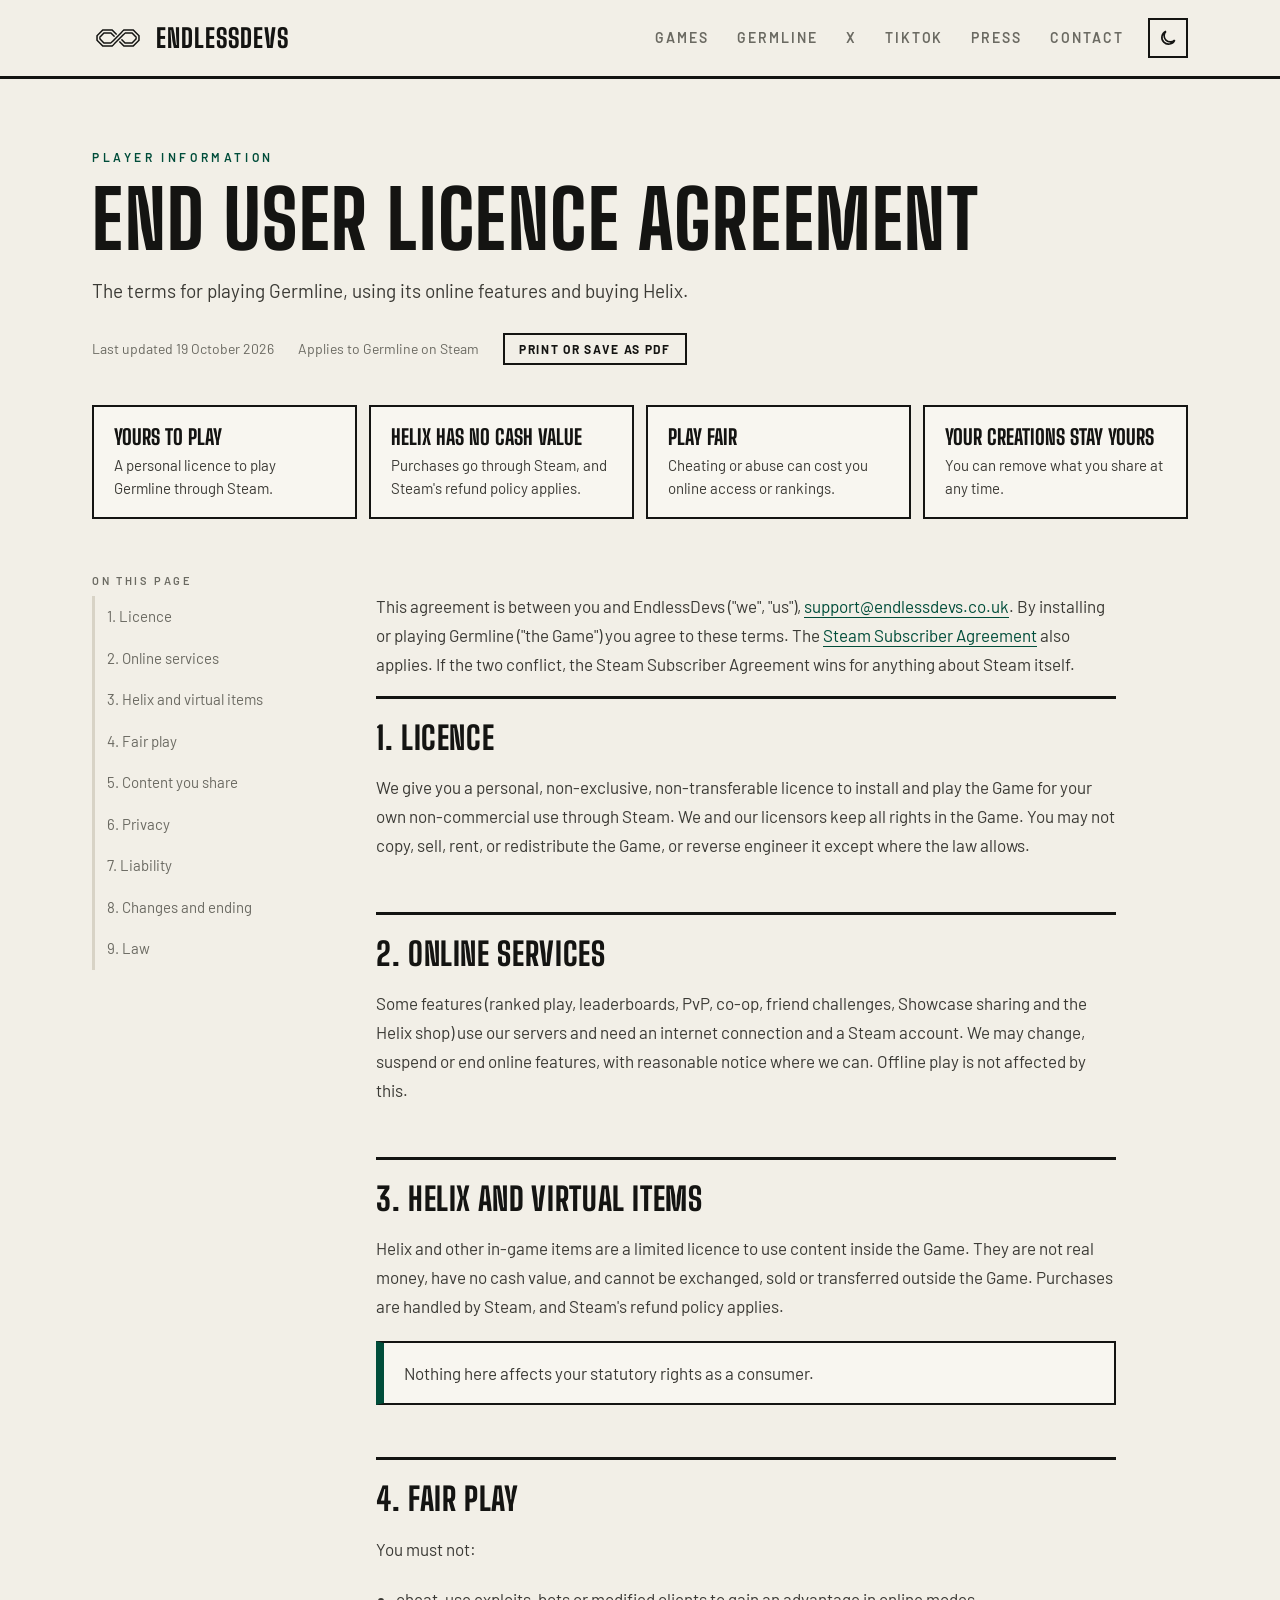
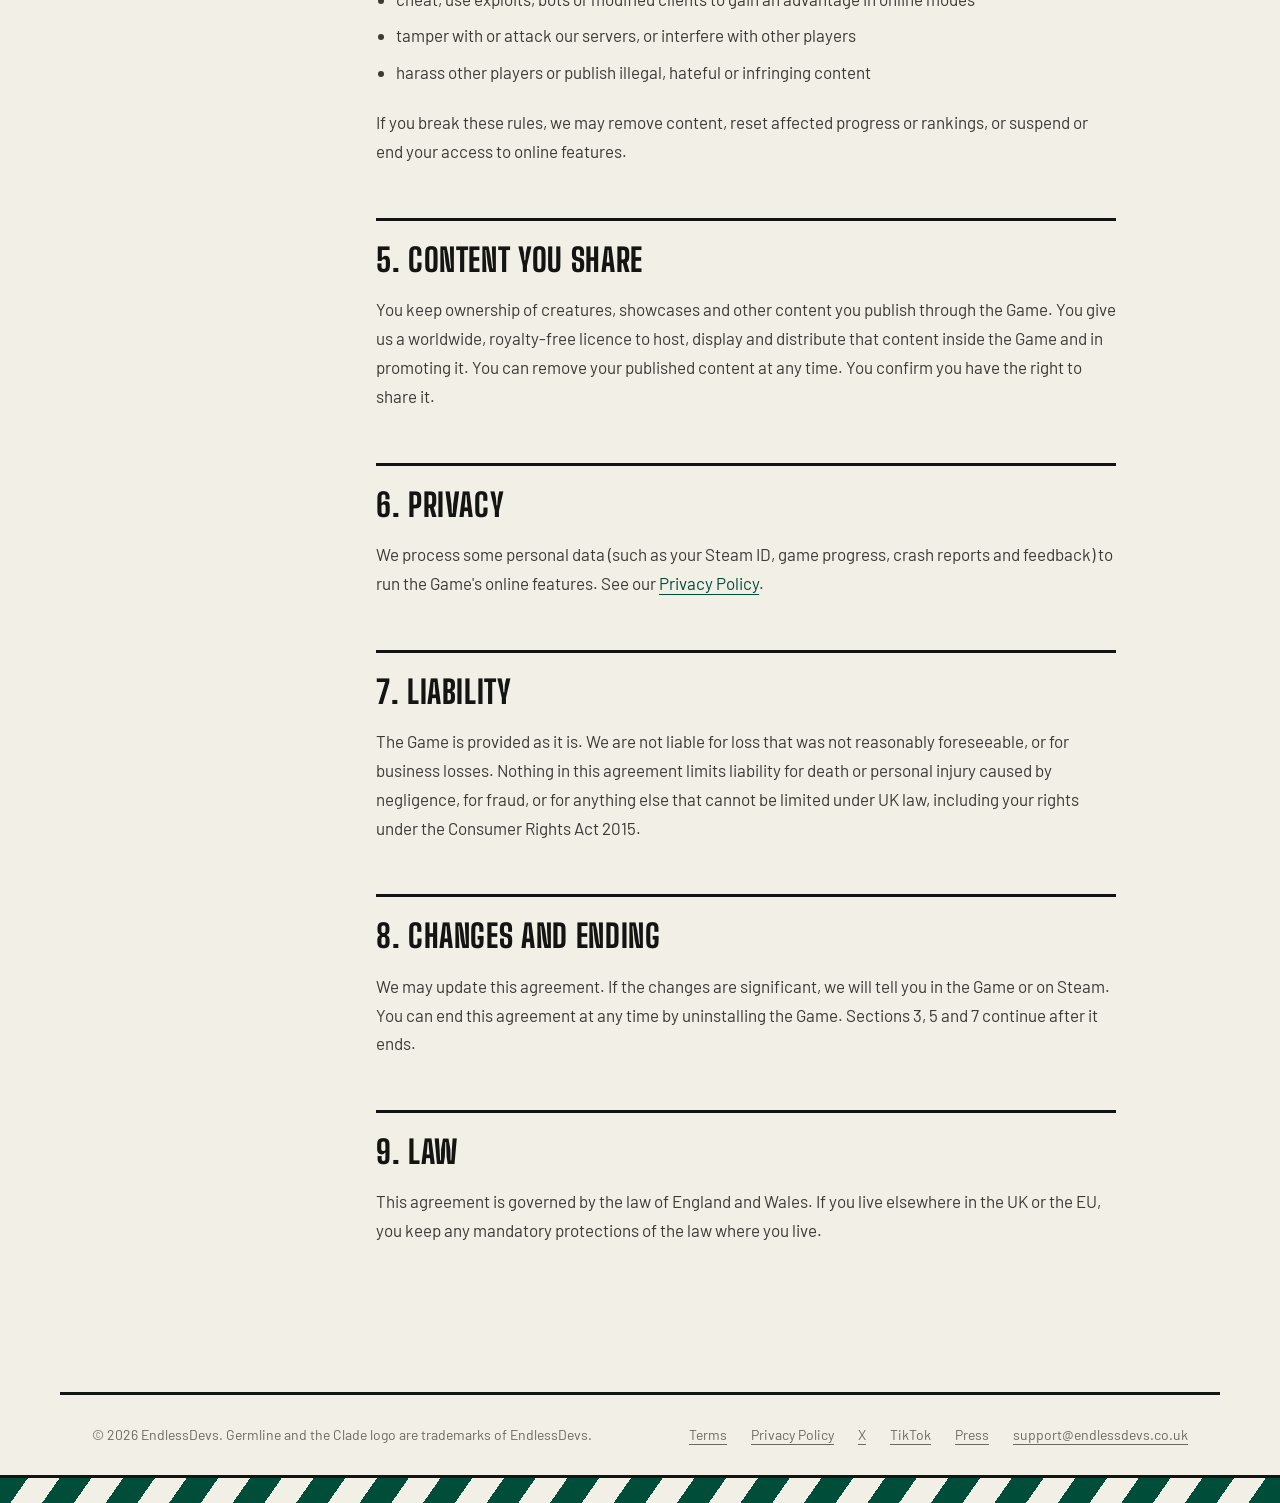
==== commit c7a0f498: "site: light by default with a sun/moon dark mode toggle in the header" ====
--- a/eula.html
+++ b/eula.html
@@ -13,13 +13,15 @@
 <link rel="preconnect" href="https://fonts.googleapis.com">
 <link rel="preconnect" href="https://fonts.gstatic.com" crossorigin>
 <link rel="stylesheet" href="https://fonts.googleapis.com/css2?family=Barlow:wght@300;400;600;700&family=Big+Shoulders+Display:wght@800;900&display=swap">
-<link rel="stylesheet" href="/style.css?v=20261104a">
+<link rel="stylesheet" href="/style.css?v=20261104c">
+<script>try{if(localStorage.theme==="dark")document.documentElement.dataset.theme="dark"}catch(e){}</script>
+<script src="/theme.js?v=1" defer></script>
 </head>
 <body>
 <a class="skip" href="#terms">Skip to terms</a>
 <header class="site-header">
   <div class="wrap">
-    <a class="brand" href="/"><img src="/assets/brand/mark.svg" alt=""><span>ENDLESSDEVS</span></a>
+    <a class="brand" href="/"><img class="mark" src="/assets/brand/mark.svg" alt=""><span>ENDLESSDEVS</span></a>
     <nav class="nav" aria-label="Site">
       <a href="/#games">Games</a>
       <a href="/germline">Germline</a>
@@ -28,6 +30,7 @@
       <a href="/press">Press</a>
       <a href="mailto:support@endlessdevs.co.uk">Contact</a>
     </nav>
+    <button class="theme-toggle" type="button" aria-label="Switch to dark mode" aria-pressed="false"><svg class="moon" viewBox="0 0 24 24" fill="none" stroke="currentColor" stroke-width="2" aria-hidden="true"><path d="M20 14.5A8 8 0 1 1 9.5 4 6.5 6.5 0 0 0 20 14.5Z"/></svg><svg class="sun" viewBox="0 0 24 24" fill="none" stroke="currentColor" stroke-width="2" aria-hidden="true"><circle cx="12" cy="12" r="4"/><path d="M12 2v2.5M12 19.5V22M2 12h2.5M19.5 12H22M4.9 4.9l1.8 1.8M17.3 17.3l1.8 1.8M4.9 19.1l1.8-1.8M17.3 6.7l1.8-1.8"/></svg></button>
   </div>
 </header>
 
--- a/style.css
+++ b/style.css
@@ -1,4 +1,8 @@
 :root{color-scheme:light;--bg:#f2efe7;--panel:#f8f6f0;--ink:#141412;--body:#3b3a35;--muted:#6b6a62;--line:#d8d3c6;--rule:#141412;--accent:#004d3a;--display:"Big Shoulders Display",Impact,sans-serif;--text:"Barlow",system-ui,-apple-system,"Segoe UI",sans-serif;--stripe:repeating-linear-gradient(-55deg,var(--accent) 0 26px,var(--bg) 26px 52px)}
+:root[data-theme=dark]{color-scheme:dark;--bg:#141412;--panel:#1c1c19;--ink:#f2efe7;--body:#cfcbc0;--muted:#98958b;--line:#2e2d29;--rule:#f2efe7;--accent:#4fbf95;--stripe:repeating-linear-gradient(-55deg,#00704f 0 26px,#f2efe7 26px 52px)}
+.corridor [stroke="#141412"]{stroke:var(--ink)}
+.corridor [stroke="#6b6a62"]{stroke:var(--muted)}
+.corridor [fill="#f8f6f0"]{fill:var(--bg)}
 *{box-sizing:border-box}
 html{scroll-behavior:smooth;scroll-padding-top:24px}
 body{margin:0;background:var(--bg);color:var(--ink);font:17px/1.7 var(--text);-webkit-font-smoothing:antialiased}
@@ -15,7 +19,7 @@
 .site-header .wrap{display:flex;justify-content:space-between;align-items:center;min-height:76px;gap:24px}
 .brand{display:flex;align-items:center;gap:12px;color:var(--ink);text-decoration:none;font:800 26px/1 var(--display);letter-spacing:.04em}
 .brand img{width:52px;height:26px}
-.nav{display:flex;gap:28px;font:600 14px/1 var(--text);letter-spacing:.14em;text-transform:uppercase}
+.nav{display:flex;margin-left:auto;gap:28px;font:600 14px/1 var(--text);letter-spacing:.14em;text-transform:uppercase}
 .nav a{color:var(--muted);text-decoration:none}
 .nav a:hover,.nav a[aria-current]{color:var(--ink)}
 .site-footer{color:var(--muted);font-size:14px;margin-top:40px}
@@ -34,7 +38,7 @@
 
 /* Studio home */
 .corridor{border-bottom:3px solid var(--rule)}
-.corridor svg{display:block;width:100%;height:clamp(380px,56vw,640px)}
+.corridor svg{display:block;width:100%;height:clamp(240px,32vw,400px)}
 .corridor .wm{font:900 132px/1 var(--display);fill:var(--ink);letter-spacing:4px}
 .corridor .sub{font:400 30px/1 var(--text);fill:var(--ink);letter-spacing:22px}
 .intro-band{display:grid;grid-template-columns:1fr 1.3fr;gap:48px;align-items:start;padding:72px 0 24px}
@@ -168,8 +172,15 @@
 .press-block h2{font-size:32px;line-height:1.1;font-weight:800;margin:0 0 16px;padding-top:22px;border-top:3px solid var(--rule)}
 .press-block p,.press-block li{color:var(--body);max-width:740px}
 .press-block .gallery{margin:0}
-.press-block .gallery img{aspect-ratio:16/9;object-fit:contain;background:var(--panel)}
+.press-block .gallery img{aspect-ratio:16/9;object-fit:contain;background:var(--bg)}
 .press-block figcaption{font-size:14px;color:var(--muted);padding:8px 2px 0}
 .clips{display:grid;grid-template-columns:repeat(auto-fill,minmax(170px,1fr));gap:12px}
 .clips figure,.press-block figure{margin:0}
 .clips video{display:block;width:100%;height:auto;background:#000;border:3px solid var(--rule)}
+
+/* Theme toggle: moon in light mode, sun in dark */
+.theme-toggle{flex:none;display:grid;place-items:center;width:40px;height:40px;padding:0;border:2px solid var(--rule);background:transparent;color:var(--ink);cursor:pointer}
+.theme-toggle:hover{background:var(--ink);color:var(--bg)}
+.theme-toggle svg{width:20px;height:20px}
+.theme-toggle .sun,[data-theme=dark] .theme-toggle .moon{display:none}
+[data-theme=dark] .theme-toggle .sun{display:block}
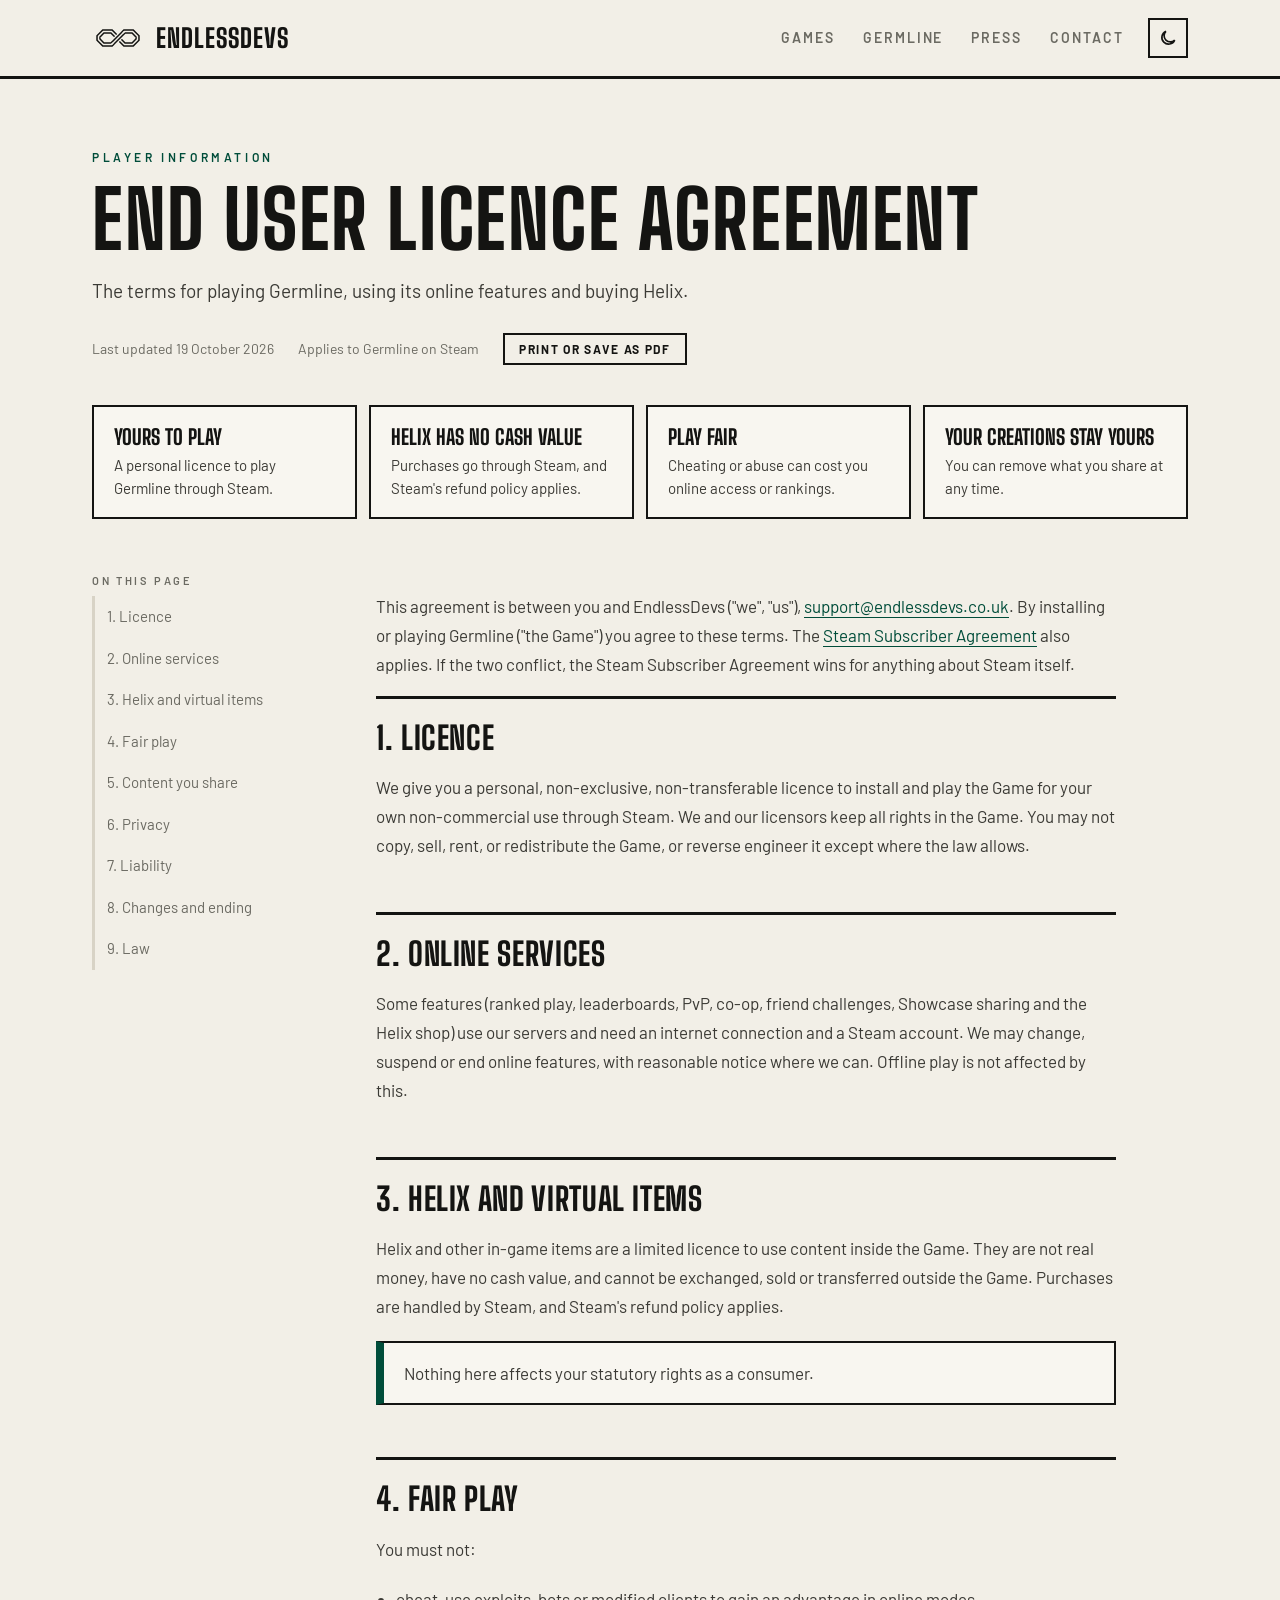
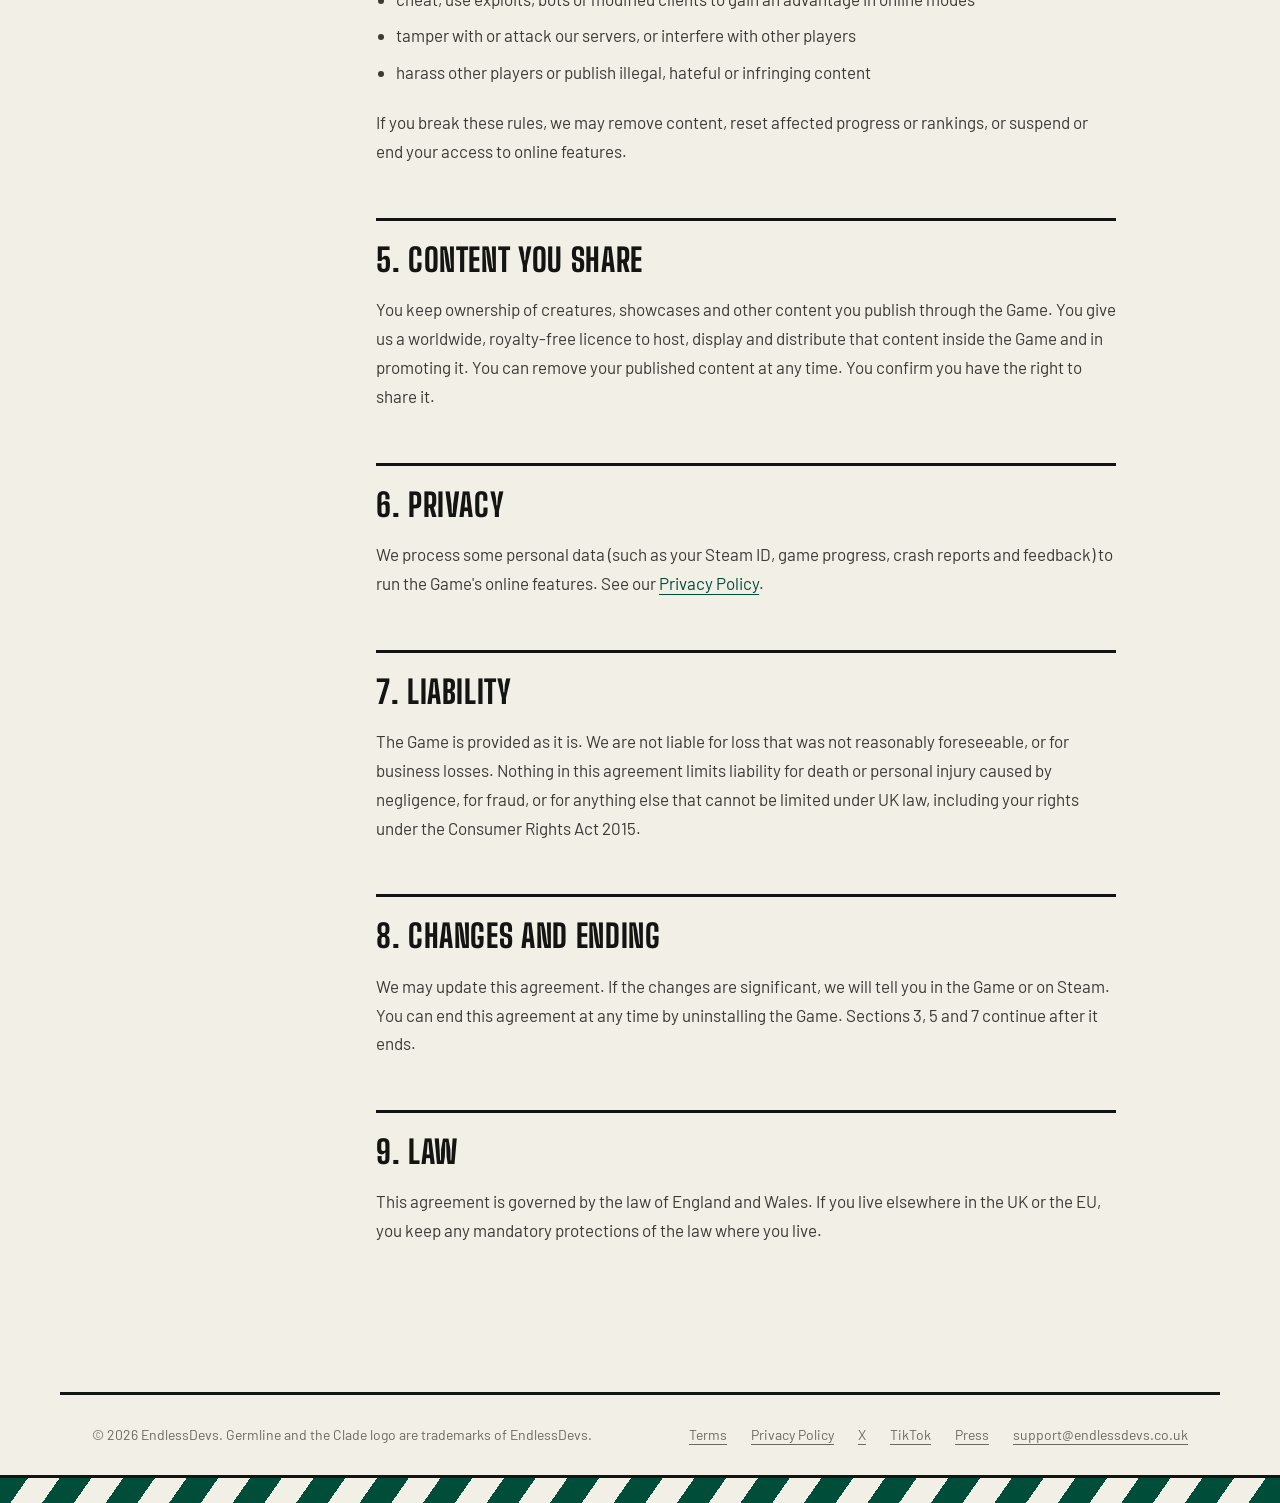
==== commit a0f20f02: "site: Germline is out in Early Access; trim header, home cards and game page - Germline page, home c" ====
--- a/eula.html
+++ b/eula.html
@@ -12,8 +12,8 @@
 <link rel="icon" href="/assets/brand/mark.svg" type="image/svg+xml">
 <link rel="preconnect" href="https://fonts.googleapis.com">
 <link rel="preconnect" href="https://fonts.gstatic.com" crossorigin>
-<link rel="stylesheet" href="https://fonts.googleapis.com/css2?family=Barlow:wght@300;400;600;700&family=Big+Shoulders+Display:wght@800;900&display=swap">
-<link rel="stylesheet" href="/style.css?v=20261104c">
+<link rel="stylesheet" href="https://fonts.googleapis.com/css2?family=Barlow:wght@400;600;700&family=Big+Shoulders+Display:wght@800;900&display=swap">
+<link rel="stylesheet" href="/style.css?v=20261113b">
 <script>try{if(localStorage.theme==="dark")document.documentElement.dataset.theme="dark"}catch(e){}</script>
 <script src="/theme.js?v=1" defer></script>
 </head>
@@ -21,12 +21,10 @@
 <a class="skip" href="#terms">Skip to terms</a>
 <header class="site-header">
   <div class="wrap">
-    <a class="brand" href="/"><img class="mark" src="/assets/brand/mark.svg" alt=""><span>ENDLESSDEVS</span></a>
+    <a class="brand" href="/" aria-label="EndlessDevs home"><img class="mark" src="/assets/brand/mark.svg" alt=""><span>ENDLESSDEVS</span></a>
     <nav class="nav" aria-label="Site">
       <a href="/#games">Games</a>
       <a href="/germline">Germline</a>
-      <a href="https://x.com/TheEndlessDevs">X</a>
-      <a href="https://www.tiktok.com/@endless.devs">TikTok</a>
       <a href="/press">Press</a>
       <a href="mailto:support@endlessdevs.co.uk">Contact</a>
     </nav>
--- a/style.css
+++ b/style.css
@@ -48,14 +48,13 @@
 .games>h2{font-size:34px;font-weight:800;margin:14px 0 24px}
 .game-grid{display:grid;grid-template-columns:repeat(2,1fr);gap:24px}
 .game{display:block;border:3px solid var(--rule);background:var(--panel);color:var(--ink);text-decoration:none}
-.game img{display:block;width:100%;height:auto;border-bottom:3px solid var(--rule)}
+.game img{display:block;width:100%;height:auto;aspect-ratio:460/215;object-fit:cover;border-bottom:3px solid var(--rule)}
 .game div{padding:20px 24px 24px}
 .game h3{font-size:30px;font-weight:800;margin:10px 0 6px}
 .game p{margin:0;color:var(--body)}
+.game .more{margin-top:16px;color:var(--accent);font:700 13px/1 var(--text);letter-spacing:.14em;text-transform:uppercase}
 a.game:hover{background:var(--ink)}
 a.game:hover h3,a.game:hover p,a.game:hover .eyebrow{color:var(--bg)}
-.game.next{display:flex;align-items:center;justify-content:center;min-height:320px;background:repeating-linear-gradient(-55deg,transparent 0 26px,rgba(0,77,58,.08) 26px 52px)}
-.game.next div{text-align:center}
 
 /* Game page: the game's own dark art band inside the studio frame */
 .hero{position:relative;overflow:hidden;border-bottom:3px solid var(--rule);background:#121413;--ink:#f2efe7;--body:#d6d3ca;--accent:#c6e36b;color:var(--ink)}
@@ -70,7 +69,6 @@
 .logo span{font:800 clamp(52px,9vw,112px)/.9 "Bricolage Grotesque",var(--display);letter-spacing:.01em;text-transform:none}
 .lede{max-width:560px;font-size:20px;line-height:1.6;color:var(--body);margin:0 0 34px}
 .actions{display:flex;flex-wrap:wrap;gap:12px;align-items:center}
-.status{font-size:13px;color:var(--muted);margin-left:6px}
 .features{display:grid;grid-template-columns:repeat(3,1fr);gap:3px;background:var(--rule);border:3px solid var(--rule);margin:80px 0}
 .features div{background:var(--bg);padding:30px 28px}
 .features h2{font-size:26px;line-height:1.1;margin:14px 0 8px;font-weight:800}
@@ -141,7 +139,7 @@
 @media(max-width:600px){
   .wrap{padding:0 16px}
   .nav{gap:14px;font-size:12px;letter-spacing:.1em}
-  .brand{font-size:21px;gap:10px}
+  .brand span,.nav a[href^="mailto"]{display:none}
   .brand img{width:40px;height:20px}
   .hero .wrap{padding-top:72px;padding-bottom:72px}
   .hero::after{background:rgba(18,20,19,.78)}
@@ -149,11 +147,9 @@
   .gallery{grid-template-columns:1fr}
   .wl-body{padding:26px 20px 24px}
   th,td{padding:10px 8px;font-size:14px}
-  .nav a[href="/#about"],.nav a[href*="tiktok"],.nav a[href="/press"]{display:none}
   .logo{gap:14px}.logo img{width:13vw}.logo span{font-size:12vw}
   .stripe{height:20px}
 }
-@media(max-width:380px){.nav a[href^="mailto"]{display:none}}
 @media(prefers-reduced-motion:reduce){html{scroll-behavior:auto}}
 @media print{
   body{background:#fff;color:#000;font-size:11pt}
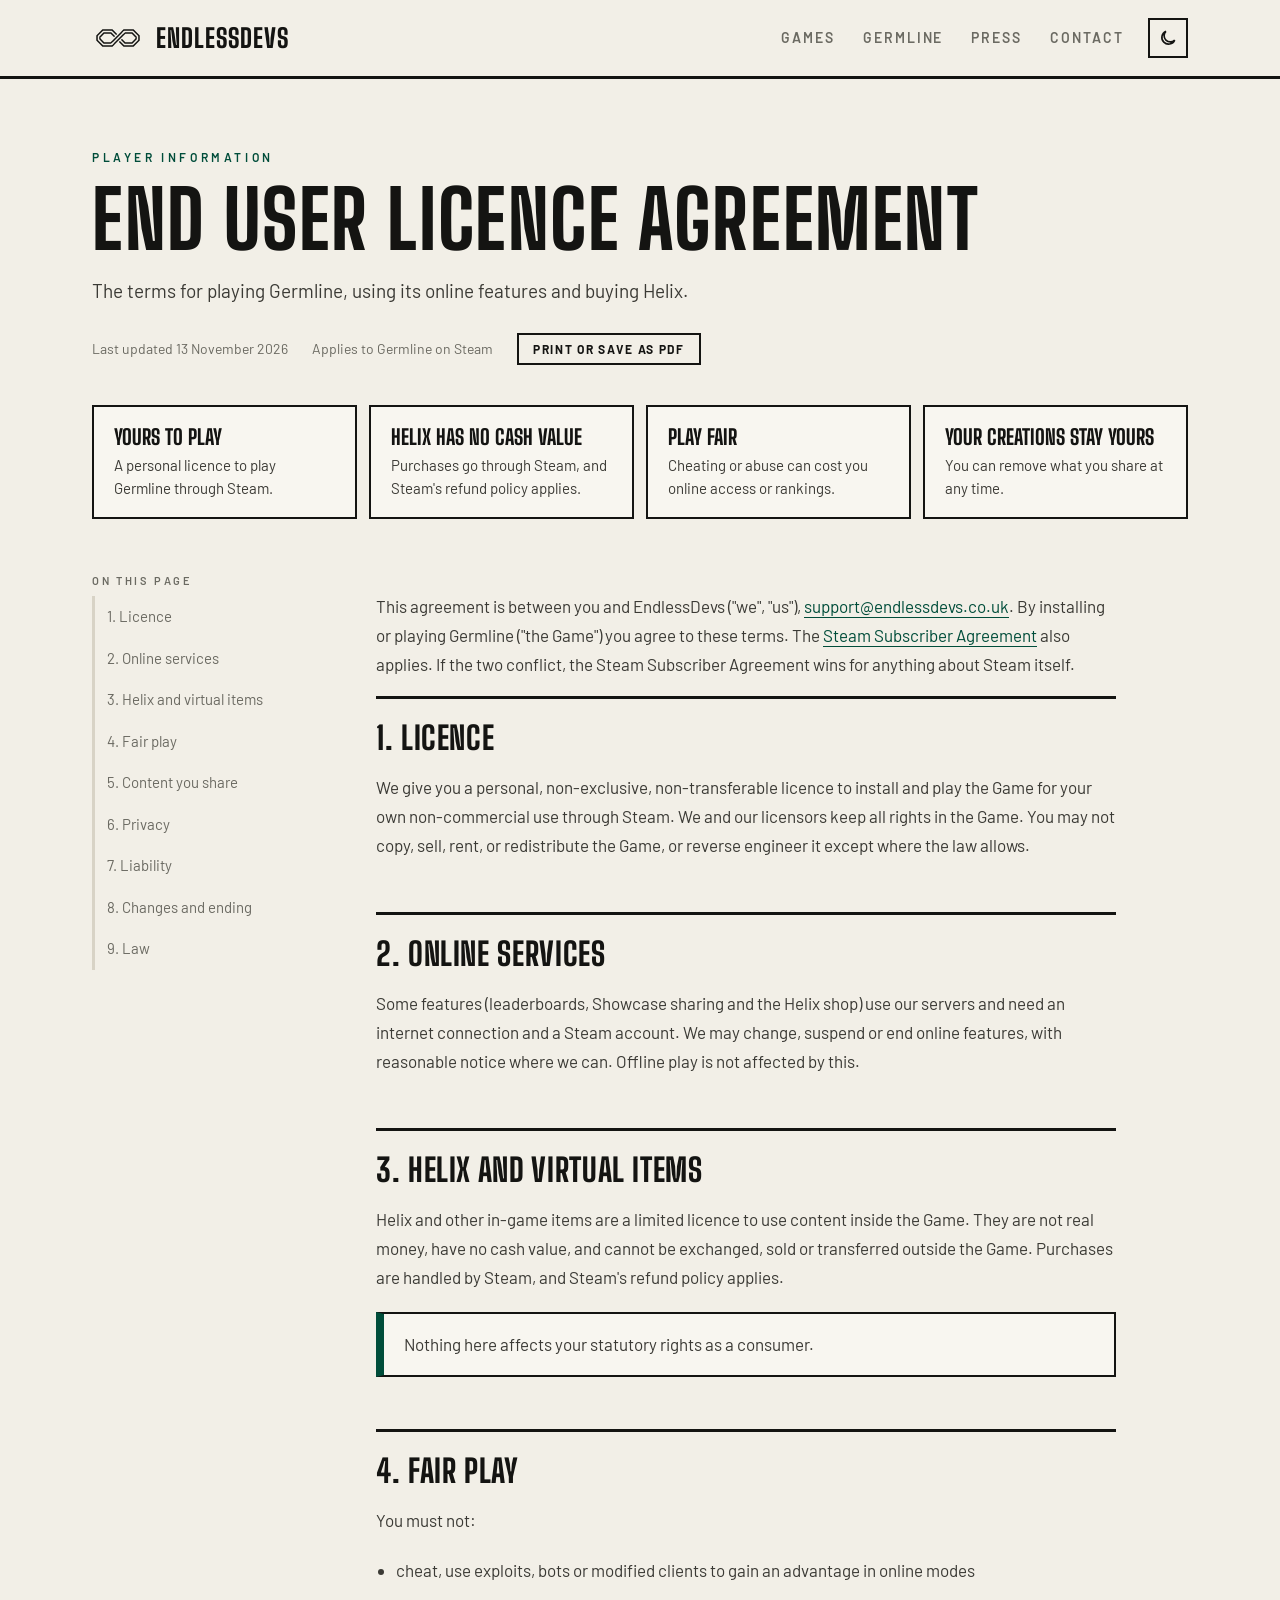
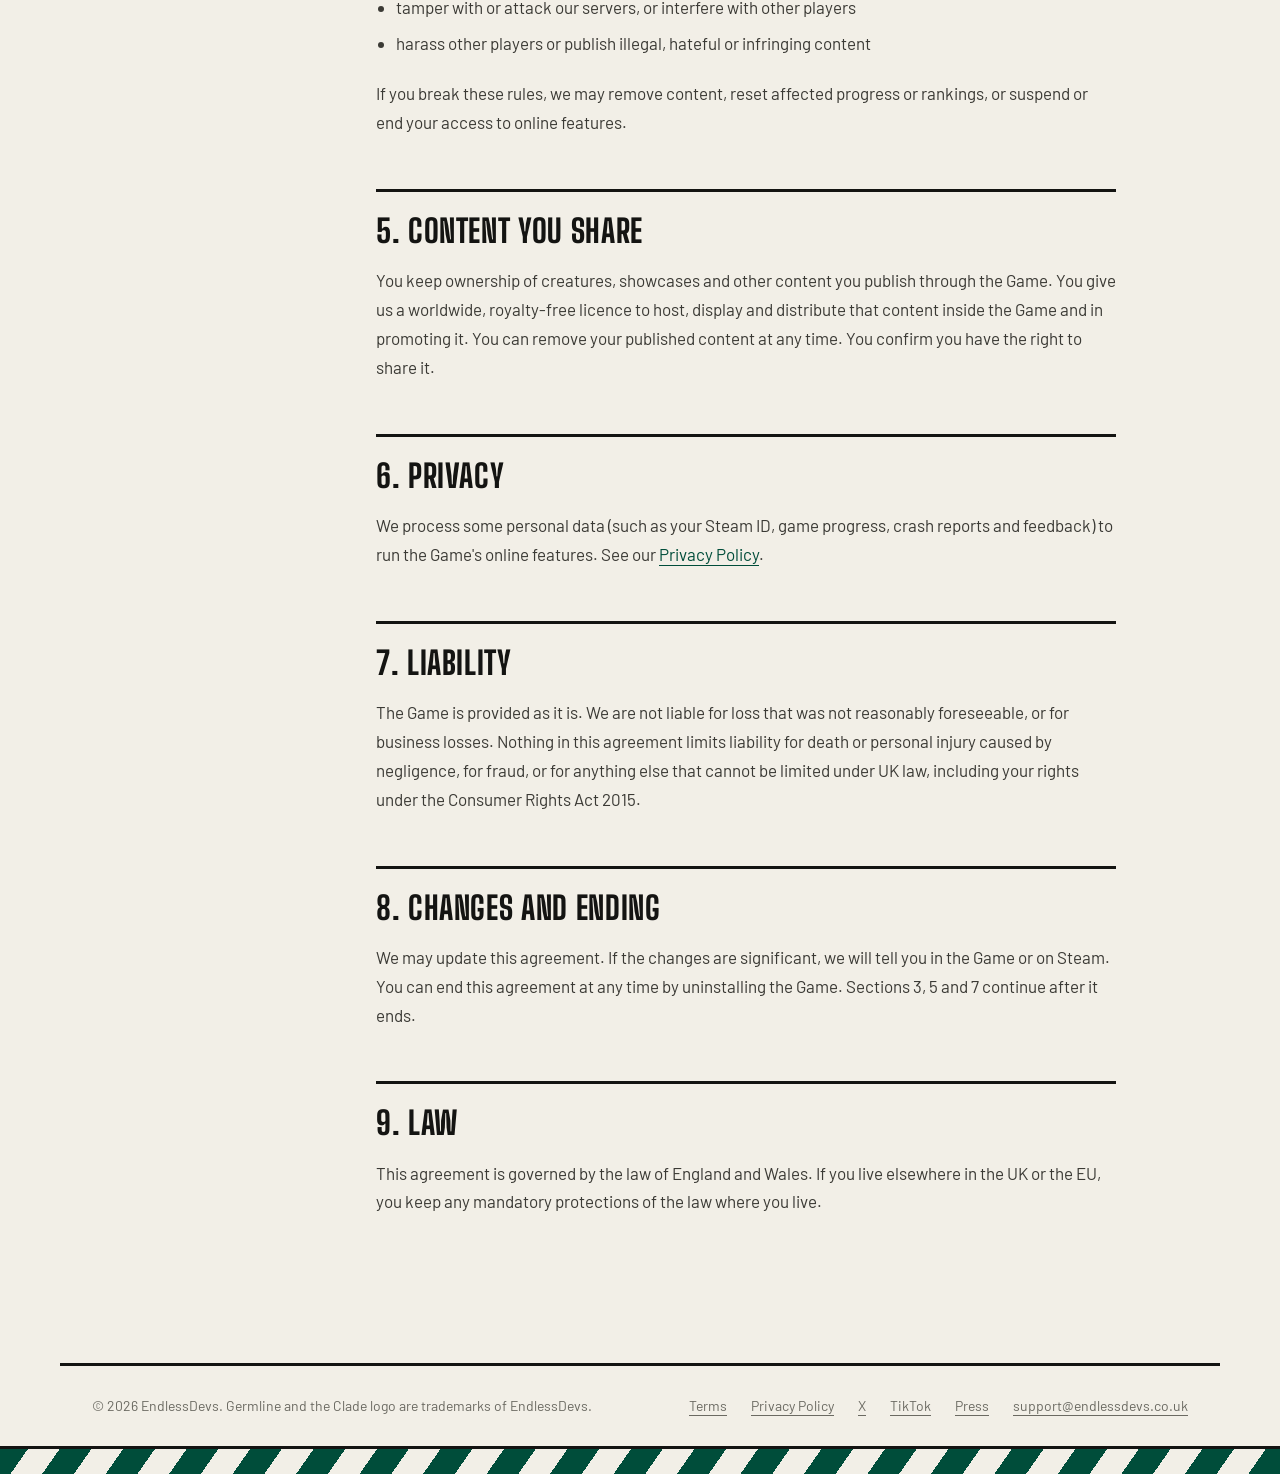
==== commit 9b2ff9a2: "site: legal pages list only leaderboards, Showcase and Helix as online features - Remove PvP, ranked" ====
--- a/eula.html
+++ b/eula.html
@@ -38,7 +38,7 @@
     <h1>End User Licence Agreement</h1>
     <p class="intro">The terms for playing Germline, using its online features and buying Helix.</p>
     <div class="meta">
-      <span>Last updated 19 October 2026</span>
+      <span>Last updated 13 November 2026</span>
       <span>Applies to Germline on Steam</span>
       <button class="btn" type="button" onclick="window.print()">Print or save as PDF</button>
     </div>
@@ -72,7 +72,7 @@
       <p>We give you a personal, non-exclusive, non-transferable licence to install and play the Game for your own non-commercial use through Steam. We and our licensors keep all rights in the Game. You may not copy, sell, rent, or redistribute the Game, or reverse engineer it except where the law allows.</p>
 
       <h2 id="online">2. Online services</h2>
-      <p>Some features (ranked play, leaderboards, PvP, co-op, friend challenges, Showcase sharing and the Helix shop) use our servers and need an internet connection and a Steam account. We may change, suspend or end online features, with reasonable notice where we can. Offline play is not affected by this.</p>
+      <p>Some features (leaderboards, Showcase sharing and the Helix shop) use our servers and need an internet connection and a Steam account. We may change, suspend or end online features, with reasonable notice where we can. Offline play is not affected by this.</p>
 
       <h2 id="helix">3. Helix and virtual items</h2>
       <p>Helix and other in-game items are a limited licence to use content inside the Game. They are not real money, have no cash value, and cannot be exchanged, sold or transferred outside the Game. Purchases are handled by Steam, and Steam's refund policy applies.</p>
